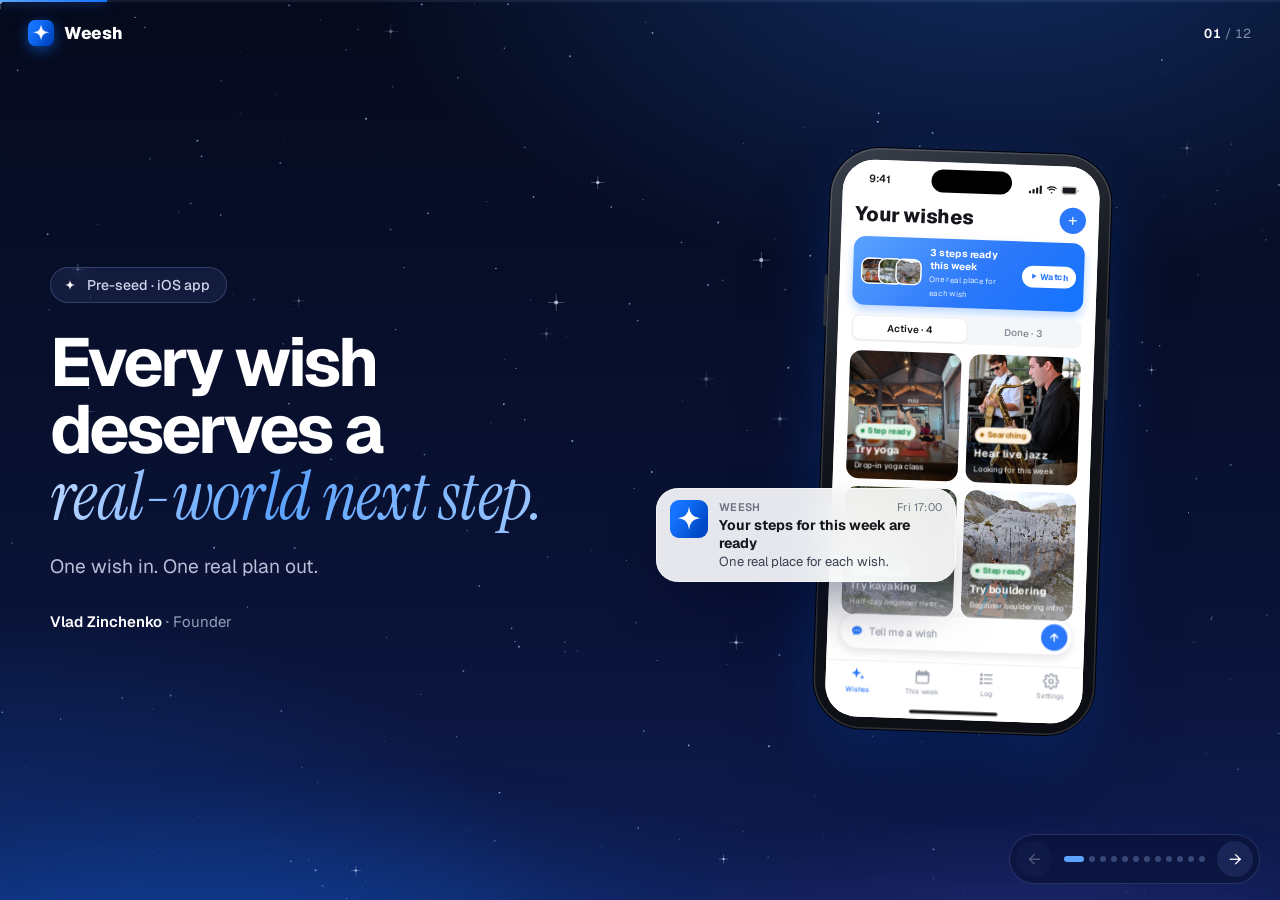
==== pitch/index.html @ f8cf9da5 "Brighten product captions and update the founder product count. Co-authored-by: Cursor <cursoragent@" ====
<!DOCTYPE html>
<html lang="en">
<head>
    <meta charset="UTF-8">
    <meta name="viewport" content="width=device-width, initial-scale=1.0, viewport-fit=cover">
    <title>Weesh - Investor presentation</title>
    <meta name="description" content="People have things they want to do. Weesh helps them actually do them. Pre-seed presentation.">
    <meta name="theme-color" content="#050a1c">
    <meta name="robots" content="noindex, follow">
    <link rel="canonical" href="https://weeesh.app/pitch/">

    <meta property="og:type" content="website">
    <meta property="og:url" content="https://weeesh.app/pitch/">
    <meta property="og:title" content="Weesh">
    <meta property="og:description" content="Every wish deserves a real-world next step.">
    <meta property="og:image" content="https://weeesh.app/assets/img/icon-1024.png">
    <meta name="twitter:card" content="summary_large_image">
    <meta name="twitter:title" content="Weesh">
    <meta name="twitter:description" content="Every wish deserves a real-world next step.">
    <meta name="twitter:image" content="https://weeesh.app/assets/img/icon-1024.png">

    <link rel="icon" type="image/png" sizes="32x32" href="../assets/img/favicon-32.png">
    <link rel="apple-touch-icon" sizes="180x180" href="../assets/img/apple-touch-icon.png">
    <link rel="preconnect" href="https://fonts.googleapis.com">
    <link rel="preconnect" href="https://fonts.gstatic.com" crossorigin>
    <link href="https://fonts.googleapis.com/css2?family=Geist:wght@400;500;600;700;800&family=Instrument+Serif:ital@0;1&display=swap" rel="stylesheet">
    <link rel="stylesheet" href="../assets/css/site.css?v=3">
    <link rel="stylesheet" href="../assets/css/pitch.css?v=3">
</head>
<body class="pitch">
    <a class="skip" href="#deck">Skip to deck</a>

    <div class="backdrop" aria-hidden="true">
        <canvas class="sky" id="sky"></canvas>
        <div class="aurora"></div>
    </div>

    <header class="top">
        <div class="brand">
            <img src="../assets/img/icon-256.png" alt="" width="26" height="26">
            <span>Weesh</span>
        </div>
        <span class="counter"><b id="counter">01</b> / 12</span>
    </header>
    <div class="progress" aria-hidden="true"><i id="bar"></i></div>

    <main class="deck" id="deck" tabindex="0">

        <!-- 1 · Cover -->
        <section class="slide is-on s-cover" data-slide="1" aria-label="Cover">
            <div class="slide-pad split">
                <div class="copy">
                    <p class="eyebrow-pill a" style="--d:0"><img src="../assets/img/spark.png" alt="" width="14" height="14" class="pill-spark">Pre-seed · iOS app</p>
                    <h1 class="display a" style="--d:1">Every wish deserves a <em><span class="nw">real-world</span> next step.</em></h1>
                    <p class="lead a" style="--d:2">One wish in. One real plan out.</p>
                    <p class="who a" style="--d:3"><b>Vlad Zinchenko</b> · Founder</p>
                </div>
                <div class="visual a" style="--d:2">
                    <div class="phone phone-cover"><div class="phone-screen"><div class="app" data-screen="home"></div></div></div>
                    <div class="float-card notif cover-notif">
                        <img src="../assets/img/icon-256.png" alt="" width="38" height="38">
                        <div>
                            <div class="notif-top"><b>WEESH</b><span>Fri 17:00</span></div>
                            <div class="notif-title">Your steps for this week are ready</div>
                            <div class="notif-body">One real place for each wish.</div>
                        </div>
                    </div>
                </div>
            </div>
        </section>

        <!-- 2 · Problem -->
        <section class="slide" data-slide="2" aria-label="Problem" hidden>
            <div class="slide-pad split split-rev">
                <div class="visual a" style="--d:1">
                    <div class="notes-card fading">
                        <div class="notes-head"><span>‹ Notes</span><span>Done</span></div>
                        <div class="notes-title"><b>Someday</b></div>
                        <ul class="notes-list">
                            <li><span>Learn to dance salsa</span><time>added 2021</time></li>
                            <li><span>Try climbing</span><time>added 2022</time></li>
                            <li><span>See Japan</span><time>added 2019</time></li>
                            <li><span>Try yoga</span><time>added 2023</time></li>
                            <li><span>See a stand-up show</span><time>added 2024</time></li>
                            <li><span>Try kayaking</span><time>added 2022</time></li>
                        </ul>
                        <div class="notes-foot">6 wishes · 0 done</div>
                    </div>
                </div>
                <div class="copy">
                    <p class="kicker a" style="--d:0">Problem</p>
                    <h2 class="h a" style="--d:1">People save experiences. <em>They rarely follow through.</em></h2>
                    <ol class="flow a" style="--d:2">
                        <li><b>Discover</b><span>Maps, notes, social apps, friends.</span></li>
                        <li><b>Save</b><span>The idea is kept. The plan is not.</span></li>
                        <li class="dim"><b>Forget</b><span>No time, no next step. The wish goes quiet.</span></li>
                    </ol>
                    <p class="fine a" style="--d:3">Sheeran &amp; Webb, 2016: intentions fail without a concrete plan. Arival &amp; Phocuswright, 2026: people who book an experience ahead usually already knew what they wanted.</p>
                </div>
            </div>
        </section>

        <!-- 3 · Insight -->
        <section class="slide" data-slide="3" aria-label="Insight" hidden>
            <div class="slide-pad center">
                <p class="kicker a" style="--d:0">Insight</p>
                <h2 class="h a" style="--d:1">The missing layer is between <em>intention and action.</em></h2>
                <ol class="bridge a" style="--d:2">
                    <li><span class="node">Intention</span><small>Something they already want to do</small></li>
                    <li class="gap"><span class="node node-weesh"><img src="../assets/img/spark.png" alt="" width="16" height="16">Weesh</span><small>A real opportunity, at a moment they can act</small></li>
                    <li><span class="node">Action</span><small>They go</small></li>
                </ol>
                <div class="contrast a" style="--d:3">
                    <div class="contrast-item">
                        <span class="contrast-label">Search &amp; AI chat</span>
                        <p>Answer whatever you type <em>right now.</em></p>
                    </div>
                    <span class="contrast-vs">vs</span>
                    <div class="contrast-item is-weesh">
                        <span class="contrast-label">Weesh</span>
                        <p>Remembers the wish you wrote <em>months ago,</em> and comes back when there is a plan.</p>
                    </div>
                </div>
            </div>
        </section>

        <!-- 4 · Product -->
        <section class="slide" data-slide="4" aria-label="Product" hidden>
            <div class="slide-pad">
                <div class="head-row">
                    <div>
                        <p class="kicker a" style="--d:0">Product</p>
                        <h2 class="h a" style="--d:1">One saved wish becomes <em>one plan.</em></h2>
                    </div>
                </div>
                <ol class="trio">
                    <li class="a" style="--d:2">
                        <div class="phone phone-sm"><div class="phone-screen"><div class="app" data-screen="chat"></div></div></div>
                        <b><i>01</i> Say it</b>
                        <span>In their own words. Weesh keeps the wish.</span>
                    </li>
                    <li class="a" style="--d:3">
                        <div class="phone phone-sm"><div class="phone-screen"><div class="app" data-screen="found"></div></div></div>
                        <b><i>02</i> Weesh finds one real place</b>
                        <span>Only places it already knows. If nothing fits yet, it keeps searching.</span>
                    </li>
                    <li class="a" style="--d:4">
                        <div class="phone phone-sm"><div class="phone-screen"><div class="app" data-screen="place"></div></div></div>
                        <b><i>03</i> They go</b>
                        <span>A place, a time, and the venue’s own link.</span>
                    </li>
                </ol>
            </div>
        </section>

        <!-- 5 · In the app -->
        <section class="slide" data-slide="5" aria-label="Demonstration" hidden>
            <div class="slide-pad split split-rev">
                <div class="visual a" style="--d:1">
                    <div class="phone phone-story"><div class="phone-screen"><div class="app" data-screen="story"></div></div></div>
                </div>
                <div class="copy">
                    <p class="kicker a" style="--d:0">In the app</p>
                    <h2 class="h a" style="--d:1">From “I want to…” to <em>“here is a place.”</em></h2>
                    <dl class="anatomy a" style="--d:2">
                        <div><dt>The wish</dt><dd>“I want to try yoga.”</dd></div>
                        <div><dt>The plan</dt><dd>A drop-in beginner class</dd></div>
                        <div><dt>When &amp; where</dt><dd>Saturday morning, a short walk away</dd></div>
                        <div><dt>The next step</dt><dd>Directions, or book on the venue’s page</dd></div>
                    </dl>                </div>
            </div>
        </section>

        <!-- 6 · Why now -->
        <section class="slide" data-slide="6" aria-label="Why now" hidden>
            <div class="slide-pad split">
                <div class="copy">
                    <p class="kicker a" style="--d:0">Why now</p>
                    <h2 class="h a" style="--d:1">A vague wish can finally be <em>tied to a real place.</em></h2>
                    <ol class="points a" style="--d:2">
                        <li><b>AI reads intention.</b> “Yoga, beginner, near me” becomes a local plan, and only matches places Weesh already knows.</li>
                        <li><b>Live search is too costly for a free app.</b> Grounding with Google Search costs $14 per 1,000 queries. A shared city catalog stays cheap.</li>
                    </ol>
                </div>
                <div class="visual a" style="--d:2">
                    <div class="glass bars-card">
                        <p class="card-label">Share booked online, 2025</p>
                        <div class="hbar"><span>All travel</span><div><i style="--w:64%"></i></div><b>64%</b></div>
                        <div class="hbar hbar-hi"><span>Experiences</span><div><i style="--w:33%"></i></div><b>33%</b></div>
                        <p class="card-note">Experiences are the last big part of travel still mostly offline. Supply is local and fragmented.</p>
                    </div>
                    <p class="fine">Arival &amp; Phocuswright, 2026. Gemini API pricing. Ask Maps, in Google Maps since March 2026, shows people already ask this way.</p>
                </div>
            </div>
        </section>

        <!-- 7 · Market -->
        <section class="slide" data-slide="7" aria-label="Market" hidden>
            <div class="slide-pad split">
                <div class="copy">
                    <p class="kicker a" style="--d:0">Market</p>
                    <h2 class="h a" style="--d:1">A global market. <em>Entered one city at a time.</em></h2>
                    <p class="mega a" style="--d:2">$271B</p>
                    <p class="mega-sub a" style="--d:2">Tours, activities and attractions, worldwide gross bookings, 2025.</p>
                    <ul class="facts a" style="--d:3">
                        <li><b>33%</b> booked online</li>
                        <li><b>Any city</b> same wish everywhere, catalog built locally</li>
                    </ul>
                </div>
                <div class="visual a" style="--d:2">
                    <div class="glass chart-card">
                        <p class="card-label">Experiences, gross bookings, $B</p>
                        <div class="cols">
                            <div style="--h:79.2%"><div class="track"><i><b>$271B</b></i></div><span>2025</span></div>
                            <div style="--h:84.2%"><div class="track"><i><b>$288B</b></i></div><span>2026</span></div>
                            <div class="proj" style="--h:100%"><div class="track"><i><b>$342B</b></i></div><span>2029</span></div>
                        </div>
                    </div>
                    <p class="fine">Arival &amp; Phocuswright, July 2026. 2026 and 2029 are projections. Weesh sells the follow-through, not the ticket.</p>
                </div>
            </div>
        </section>

        <!-- 8 · Landscape -->
        <section class="slide" data-slide="8" aria-label="Landscape" hidden>
            <div class="slide-pad">
                <p class="kicker a" style="--d:0">Landscape</p>
                <h2 class="h a" style="--d:1">Others help people discover. <em><span class="nw">Follow-through</span> is still open.</em></h2>
                <div class="lanes a" style="--d:2">
                    <div class="ln"><b>Ask Maps, ChatGPT</b><span>Answer when you ask. They do not keep a wish from January.</span></div>
                    <div class="ln"><b>Pinterest, Instagram, TikTok</b><span>Keep the post. The plan is still yours to build.</span></div>
                    <div class="ln"><b>GetYourGuide, Viator</b><span>Sell ticketed tours. Strong at checkout.</span></div>
                    <div class="ln"><b>Fever, Eventbrite</b><span>Show what is on sale now.</span></div>
                    <div class="ln"><b>Timeleft</b><span>One format: dinner with strangers. ~150k monthly users, €18M ARR on their site.</span></div>
                    <div class="ln ln-weesh"><b><img src="../assets/img/spark.png" alt="" width="18" height="18">Weesh</b><span>Keeps the wish until one real place is ready.</span></div>
                </div>
                <p class="answer a" style="--d:3"><b>Why not Google?</b> Google answers the question you type today. Weesh remembers the wish you wrote in January and comes back when there is a plan.</p>
            </div>
        </section>

        <!-- 9 · Business model -->
        <section class="slide" data-slide="9" aria-label="Business model" hidden>
            <div class="slide-pad">
                <p class="kicker a" style="--d:0">Business model</p>
                <h2 class="h a" style="--d:1">Paid when people go. <em>Then paid to keep going.</em></h2>
                <div class="money">
                    <article class="glass a" style="--d:2">
                        <span class="tag">First</span>
                        <p class="num">5-10%</p>
                        <h3>Commission on the step</h3>
                        <p>When the plan is bookable, like a class, a ticket, or an experience, Weesh earns a referral. Public programs in this category commonly pay 5-10%.</p>
                    </article>
                    <article class="glass is-weesh a" style="--d:3">
                        <span class="tag">Next</span>
                        <p class="num">$7-10<small>/mo</small></p>
                        <h3>Subscription</h3>
                        <p>For people who come back. Timeleft already sells one planned outing a week at $19.99.</p>
                    </article>
                    <article class="glass a" style="--d:4">
                        <span class="tag">Cost</span>
                        <p class="num">~$10</p>
                        <h3>To build a city, once</h3>
                        <p>Then shared by everyone in it. Cost grows with cities, not users.</p>
                    </article>
                </div>
                <p class="fine a" style="--d:5">Google Maps Platform and Gemini API pricing.</p>
            </div>
        </section>

        <!-- 10 · Why it compounds -->
        <section class="slide" data-slide="10" aria-label="What could compound" hidden>
            <div class="slide-pad split">
                <div class="copy">
                    <p class="kicker a" style="--d:0">Why it compounds</p>
                    <h2 class="h a" style="--d:1">Every city makes <em>the next one easier.</em></h2>
                    <p class="lead a" style="--d:2">Each wish teaches Weesh what people want. Each visit teaches it which places deliver.</p>
                    <p class="fine a" style="--d:3">The catalog is shared across a city. The wish list stays with the person.</p>
                </div>
                <div class="visual a" style="--d:2">
                    <div class="wheel">
                        <svg class="wheel-ring" viewBox="0 0 400 400" aria-hidden="true">
                            <defs><linearGradient id="ring" x1="0" y1="0" x2="1" y2="1"><stop offset="0" stop-color="#8ebeff"/><stop offset="1" stop-color="#1373fe"/></linearGradient></defs>
                            <circle cx="200" cy="200" r="150" fill="none" stroke="url(#ring)" stroke-width="2" stroke-dasharray="6 10"/>
                        </svg>
                        <div class="wheel-core"><img src="../assets/img/icon-256.png" alt="" width="84" height="84"></div>
                        <div class="wn wn-1"><b>Intent</b><span>Wishes people wrote themselves</span></div>
                        <div class="wn wn-2"><b>Places</b><span>The ones that actually matched</span></div>
                        <div class="wn wn-3"><b>Proof</b><span>Where facts came from, how fresh</span></div>
                        <div class="wn wn-4"><b>Outcome</b><span>What they opened, skipped, or did</span></div>
                    </div>
                </div>
            </div>
        </section>

        <!-- 11 · Founder -->
        <section class="slide" data-slide="11" aria-label="Founder" hidden>
            <div class="slide-pad split">
                <div class="copy">
                    <p class="kicker a" style="--d:0">Founder</p>
                    <h2 class="h a" style="--d:1">I am the user. <em>And I can build it.</em></h2>
                    <blockquote class="quote a" style="--d:2">Every December I write a list for the next year. Every December I find the old one, and almost nothing on it happened. So I left my job in August to build Weesh.</blockquote>
                    <p class="who a" style="--d:3"><b>Vlad Zinchenko</b> · Founder</p>
                </div>
                <div class="visual">
                    <div class="tiles">
                        <div class="glass a" style="--d:2"><b>10 yrs</b><span>Software engineer, full-stack and mobile.</span></div>
                        <div class="glass a" style="--d:3"><b>15+</b><span>Products built and shipped solo.</span></div>
                        <div class="glass is-weesh a" style="--d:4"><b>Live</b><span>Working iOS prototype.</span></div>
                    </div>
                </div>
            </div>
        </section>

        <!-- 12 · Ask -->
        <section class="slide s-end" data-slide="12" aria-label="Ask" hidden>
            <div class="slide-pad center">
                <img class="final-icon a" style="--d:0" src="../assets/img/icon-256.png" alt="" width="88" height="88">
                <h2 class="display a" style="--d:1">People have things they want to do. <em>Weesh helps them do them.</em></h2>
                <p class="raise a" style="--d:2">Raising a pre-seed to reach:</p>
                <ol class="ask a" style="--d:3">
                    <li><b>01</b><span>Live in the first cities</span></li>
                    <li><b>02</b><span>Proof people act on their steps, every month</span></li>
                    <li><b>03</b><span>First booking partner and first revenue</span></li>
                </ol>
                <div class="end-actions a" style="--d:4">
                    <a class="btn btn-glow" href="mailto:dev.ohmyapp@gmail.com?subject=Weesh">Email the founder</a>
                    <span class="mail">dev.ohmyapp@gmail.com</span>
                </div>
            </div>
        </section>
    </main>

    <nav class="pager" aria-label="Slides">
        <button type="button" id="prev" aria-label="Previous slide">←</button>
        <ol class="dots" id="dots"></ol>
        <button type="button" id="next" aria-label="Next slide">→</button>
    </nav>

    <script src="../assets/js/data.js?v=3"></script>
    <script src="../assets/js/analytics.js?v=3"></script>
    <script src="../assets/js/pitch-art.js?v=3"></script>
    <script src="../assets/js/pitch.js?v=3"></script>
</body>
</html>
---- assets/css/site.css ----
:root {
    --night: #050a1c;
    --night-2: #0a1338;
    --night-3: #0f1d52;
    --paper: #f6f8fc;
    --white: #ffffff;
    --ink: #15171c;
    --ink-soft: #4a4f59;
    --muted: #8a909b;
    --line: #e6e8ec;
    --surface: #f5f6f8;
    --blue: #1373fe;
    --blue-2: #2c78fa;
    --blue-3: #5ba3ff;
    --blue-4: #8ebeff;
    --blue-soft: #e8f0ff;
    --ready: #178a4c;
    --ready-soft: #e3f5ea;
    --search: #a86300;
    --search-soft: #fff1dc;
    --sans: "Geist", -apple-system, BlinkMacSystemFont, "Segoe UI", Roboto, Helvetica, Arial, sans-serif;
    --serif: "Instrument Serif", "Iowan Old Style", Georgia, serif;
    --container: 1200px;
    --ease: cubic-bezier(.2, .8, .2, 1);
    --spring: cubic-bezier(.34, 1.56, .64, 1);
}

*, *::before, *::after { box-sizing: border-box; }
html { scroll-behavior: smooth; -webkit-text-size-adjust: 100%; }
body {
    margin: 0;
    font-family: var(--sans);
    color: var(--ink);
    background: var(--paper);
    -webkit-font-smoothing: antialiased;
    -moz-osx-font-smoothing: grayscale;
    overflow-x: hidden;
}
img { max-width: 100%; display: block; }
button { font: inherit; color: inherit; cursor: pointer; }
a { color: inherit; }
em { font-style: normal; }

.sr-only { position: absolute; width: 1px; height: 1px; overflow: hidden; clip: rect(0 0 0 0); white-space: nowrap; }
.skip { position: absolute; left: -999px; top: 8px; z-index: 100; background: #fff; padding: 8px 14px; border-radius: 8px; }
.skip:focus { left: 8px; }
.container { width: min(var(--container), 100% - 48px); margin-inline: auto; }

/* ---------- type ---------- */
.display {
    font-size: clamp(46px, 6.6vw, 94px);
    line-height: .96;
    letter-spacing: -0.045em;
    font-weight: 700;
    margin: 0;
    color: #fff;
}
.display em, .h2 em {
    font-family: var(--serif);
    font-style: italic;
    font-weight: 400;
    letter-spacing: -0.01em;
    padding-right: .06em;
}
.display em {
    background: linear-gradient(100deg, #b9d6ff 0%, #5ba3ff 45%, #9cc6ff 100%);
    -webkit-background-clip: text;
    background-clip: text;
    color: transparent;
}
.h2 {
    font-size: clamp(36px, 4.8vw, 64px);
    line-height: 1;
    letter-spacing: -0.04em;
    font-weight: 700;
    margin: 0;
}
.h2 em { color: var(--blue-2); }
.lead {
    font-size: clamp(17px, 1.5vw, 20px);
    line-height: 1.55;
    color: rgba(226, 234, 255, .78);
    max-width: 34em;
    margin: 26px 0 0;
}
.lead-center { margin-inline: auto; text-align: center; }
.kicker {
    display: inline-flex;
    align-items: center;
    gap: 8px;
    font-size: 13px;
    font-weight: 700;
    letter-spacing: .12em;
    text-transform: uppercase;
    color: var(--blue-2);
    margin: 0 0 18px;
}
.kicker::before { content: ""; width: 14px; height: 14px; background: url(../img/spark.png) center / contain no-repeat; filter: brightness(0) saturate(100%) invert(38%) sepia(98%) saturate(2560%) hue-rotate(208deg) brightness(101%) contrast(97%); }
.section-head { margin-bottom: 56px; }
.section-head.split { display: flex; justify-content: space-between; align-items: flex-end; gap: 40px; flex-wrap: wrap; }
.section-sub { max-width: 30em; color: var(--ink-soft); font-size: 17px; line-height: 1.55; margin: 0; }
.section-sub a { color: var(--blue-2); font-weight: 600; }

/* ---------- buttons ---------- */
.btn {
    display: inline-flex;
    align-items: center;
    justify-content: center;
    gap: 8px;
    height: 54px;
    padding: 0 26px;
    border-radius: 999px;
    border: 0;
    font-weight: 700;
    font-size: 16px;
    text-decoration: none;
    transition: transform .25s var(--ease), box-shadow .25s var(--ease), background .25s;
    white-space: nowrap;
}
.btn:active { transform: scale(.97); }
.btn-small { height: 40px; padding: 0 18px; font-size: 14px; }
.btn-glow {
    color: #fff;
    background: linear-gradient(135deg, #5ba3ff, #1373fe 60%, #0b5ce0);
    box-shadow: 0 0 0 1px rgba(255, 255, 255, .18) inset, 0 10px 30px -6px rgba(19, 115, 254, .75);
}
.btn-glow:hover { transform: translateY(-1px); box-shadow: 0 0 0 1px rgba(255, 255, 255, .25) inset, 0 16px 40px -6px rgba(19, 115, 254, .9); }
.btn-blue { background: var(--blue-2); color: #fff; }
.round-btn {
    width: 46px; height: 46px; border-radius: 50%;
    display: grid; place-items: center;
    border: 1px solid var(--line); background: #fff;
    transition: transform .2s, border-color .2s;
}
.round-btn:hover { border-color: var(--blue-3); transform: translateY(-1px); }
.text-btn { background: none; border: 0; font-weight: 600; color: var(--blue-2); padding: 10px 6px; }

/* ---------- nav ---------- */
.nav {
    position: fixed;
    inset: 0 0 auto;
    z-index: 50;
    padding: 14px 0;
    transition: padding .3s var(--ease);
}
.nav-inner {
    width: min(1120px, 100% - 32px);
    margin-inline: auto;
    display: flex;
    align-items: center;
    justify-content: space-between;
    gap: 20px;
    padding: 8px 8px 8px 14px;
    border-radius: 999px;
    border: 1px solid transparent;
    transition: background .35s, border-color .35s, box-shadow .35s;
}
.nav.scrolled .nav-inner {
    background: rgba(8, 14, 38, .62);
    border-color: rgba(255, 255, 255, .1);
    backdrop-filter: saturate(160%) blur(18px);
    -webkit-backdrop-filter: saturate(160%) blur(18px);
    box-shadow: 0 10px 40px -10px rgba(0, 0, 0, .35);
}
.nav.on-light .nav-inner {
    background: rgba(255, 255, 255, .78);
    border-color: rgba(21, 23, 28, .08);
}
.nav.on-light .brand { color: var(--ink); }
.brand { display: flex; align-items: center; gap: 10px; text-decoration: none; color: #fff; font-weight: 800; font-size: 19px; letter-spacing: -0.02em; }
.brand img { border-radius: 9px; box-shadow: 0 4px 14px rgba(19, 115, 254, .5); }
.nav-links { display: flex; gap: 2px; }
.nav-links a {
    position: relative;
    color: rgba(255, 255, 255, .52);
    text-decoration: none;
    font-size: 14px;
    font-weight: 500;
    padding: 8px 12px;
    transition: color .25s var(--ease);
}
.nav-links a::after {
    content: "";
    position: absolute;
    left: 12px;
    right: 12px;
    bottom: 4px;
    height: 1px;
    background: currentColor;
    transform: scaleX(0);
    transform-origin: left;
    transition: transform .28s var(--ease);
    opacity: .7;
}
.nav-links a:hover,
.nav-links a:focus-visible,
.nav-links a.is-on {
    color: #fff;
}
.nav-links a:hover::after,
.nav-links a:focus-visible::after,
.nav-links a.is-on::after {
    transform: scaleX(1);
}
.nav.on-light .nav-links a { color: rgba(21, 23, 28, .42); }
.nav.on-light .nav-links a:hover,
.nav.on-light .nav-links a:focus-visible,
.nav.on-light .nav-links a.is-on { color: var(--ink); }

/* ---------- hero ---------- */
.hero {
    position: relative;
    min-height: 100vh;
    min-height: 100svh;
    padding: 140px 0 170px;
    background:
        radial-gradient(1200px 600px at 75% 20%, rgba(19, 115, 254, .22), transparent 60%),
        radial-gradient(900px 500px at 10% 0%, rgba(91, 163, 255, .14), transparent 60%),
        linear-gradient(180deg, var(--night) 0%, var(--night-2) 70%, var(--night-3) 100%);
    overflow: hidden;
    isolation: isolate;
}
.hero::after {
    content: "";
    position: absolute;
    left: 50%;
    top: calc(100% - 110px);
    width: 260vw;
    height: 260vw;
    transform: translateX(-50%);
    border-radius: 50%;
    background: var(--paper);
    box-shadow:
        0 0 0 1px rgba(190, 216, 255, .9),
        0 -6px 30px 4px rgba(142, 190, 255, .75),
        0 -30px 140px 40px rgba(19, 115, 254, .55);
    z-index: 0;
}
.sky { position: absolute; inset: 0; width: 100%; height: 100%; z-index: -1; }
.aurora {
    position: absolute;
    inset: auto -10% 40px;
    height: 60%;
    z-index: -1;
    background:
        radial-gradient(50% 60% at 30% 100%, rgba(19, 115, 254, .45), transparent 70%),
        radial-gradient(40% 50% at 75% 100%, rgba(120, 90, 255, .28), transparent 70%);
    filter: blur(30px);
    animation: aurora 14s ease-in-out infinite alternate;
}
@keyframes aurora {
    0% { transform: translateX(-3%) scaleY(1); opacity: .85; }
    100% { transform: translateX(3%) scaleY(1.15); opacity: 1; }
}
.hero-inner {
    position: relative;
    z-index: 2;
    display: grid;
    grid-template-columns: 1.15fr .85fr;
    align-items: center;
    gap: 40px;
}
.eyebrow-pill {
    display: inline-flex;
    align-items: center;
    gap: 10px;
    padding: 8px 16px 8px 12px;
    border-radius: 999px;
    color: rgba(226, 234, 255, .9);
    text-decoration: none;
    font-size: 14px;
    font-weight: 500;
    background: rgba(127, 160, 255, .1);
    border: 1px solid rgba(160, 190, 255, .22);
    margin-bottom: 28px;
    backdrop-filter: blur(8px);
}
.live-dot { width: 8px; height: 8px; border-radius: 50%; background: #3ddc84; box-shadow: 0 0 0 0 rgba(61, 220, 132, .6); animation: live 2s infinite; }
@keyframes live { 70% { box-shadow: 0 0 0 9px rgba(61, 220, 132, 0); } 100% { box-shadow: 0 0 0 0 rgba(61, 220, 132, 0); } }

.wish-input {
    position: relative;
    margin-top: 38px;
    display: flex;
    align-items: center;
    gap: 12px;
    max-width: 560px;
    height: 66px;
    padding: 0 8px 0 20px;
    border-radius: 999px;
    background: rgba(255, 255, 255, .97);
    box-shadow: 0 0 0 6px rgba(91, 163, 255, .14), 0 24px 60px -12px rgba(19, 115, 254, .65);
    transition: box-shadow .3s;
}
.wish-input:focus-within { box-shadow: 0 0 0 6px rgba(91, 163, 255, .32), 0 24px 70px -10px rgba(19, 115, 254, .9); }
.wi-spark { width: 22px; height: 22px; filter: brightness(0) saturate(100%) invert(38%) sepia(98%) saturate(2560%) hue-rotate(208deg) brightness(101%) contrast(97%); flex: none; }
.wish-input input {
    flex: 1;
    min-width: 0;
    height: 100%;
    border: 0;
    outline: 0;
    background: transparent;
    font: 500 18px var(--sans);
    color: var(--ink);
}
.wish-input input::placeholder { color: #9aa1ad; }
.wi-send {
    flex: none;
    width: 50px; height: 50px;
    border-radius: 50%;
    border: 0;
    color: #fff;
    display: grid; place-items: center;
    background: linear-gradient(135deg, #5ba3ff, #1373fe);
    box-shadow: 0 8px 20px -6px rgba(19, 115, 254, .9);
    transition: transform .25s var(--spring);
}
.wi-send:hover { transform: scale(1.06) rotate(-6deg); }
.wish-input.shake { animation: shake .4s; }
@keyframes shake { 25% { transform: translateX(-6px); } 50% { transform: translateX(5px); } 75% { transform: translateX(-3px); } }
.hero-try { display: flex; flex-wrap: wrap; align-items: center; gap: 8px; margin-top: 18px; font-size: 14px; color: rgba(226, 234, 255, .6); }
.hero-try button {
    border: 1px solid rgba(160, 190, 255, .24);
    background: rgba(127, 160, 255, .08);
    color: rgba(236, 242, 255, .92);
    padding: 7px 13px;
    border-radius: 999px;
    font-size: 14px;
    transition: background .2s, border-color .2s, transform .2s;
}
.hero-try button:hover { background: rgba(127, 160, 255, .2); border-color: rgba(160, 190, 255, .5); transform: translateY(-1px); }
.hero-note { margin: 16px 0 0; font-size: 13px; color: rgba(226, 234, 255, .45); }

.hero-visual { position: relative; display: flex; justify-content: center; }
.float-card {
    position: absolute;
    z-index: 3;
    background: rgba(255, 255, 255, .9);
    backdrop-filter: blur(20px) saturate(180%);
    -webkit-backdrop-filter: blur(20px) saturate(180%);
    border-radius: 22px;
    box-shadow: 0 30px 60px -20px rgba(2, 8, 40, .55), 0 0 0 1px rgba(255, 255, 255, .5) inset;
}
.notif {
    top: 62%;
    left: -30px;
    width: 300px;
    padding: 12px 14px;
    display: flex;
    gap: 11px;
    animation: bob 6s ease-in-out infinite;
}
.notif img { border-radius: 9px; flex: none; }
.notif-top { display: flex; justify-content: space-between; font-size: 11px; color: #6b7280; letter-spacing: .02em; }
.notif-top b { font-weight: 600; }
.notif-title { font-size: 14px; font-weight: 700; margin-top: 2px; }
.notif-body { font-size: 13px; color: #374151; margin-top: 1px; }
@keyframes bob { 50% { transform: translateY(-10px); } }

.result {
    right: -70px;
    bottom: 120px;
    width: 270px;
    overflow: hidden;
    opacity: 0;
    transform: translateY(20px) scale(.92);
    pointer-events: none;
    transition: opacity .45s var(--ease), transform .55s var(--spring);
}
.result.show { opacity: 1; transform: none; pointer-events: auto; }
.result-photo { height: 120px; background: #dfe6f3 center / cover; position: relative; }
.result-photo::after { content: ""; position: absolute; inset: 0; background: linear-gradient(180deg, transparent 40%, rgba(0, 0, 0, .55)); }
.result-photo span { position: absolute; z-index: 1; left: 10px; top: 10px; max-width: 85%; background: rgba(255, 255, 255, .92); border-radius: 999px; padding: 4px 9px; font-size: 11px; font-weight: 700; white-space: nowrap; overflow: hidden; text-overflow: ellipsis; }
.result-body { padding: 12px 14px 14px; }
.result-body h4 { margin: 0; font-size: 17px; letter-spacing: -0.02em; }
.result-meta { font-size: 12.5px; color: var(--ink-soft); margin-top: 4px; }
.result-src { display: flex; align-items: center; gap: 5px; font-size: 11.5px; color: var(--muted); margin-top: 8px; }
.result-still { padding: 18px 16px; }
.result-still h4 { margin: 10px 0 4px; font-size: 17px; }
.result-still p { margin: 0; font-size: 13px; color: var(--ink-soft); line-height: 1.45; }

/* shooting star from input to phone */
.wish-trail {
    position: fixed;
    z-index: 60;
    width: 26px; height: 26px;
    pointer-events: none;
    background: url(../img/spark.png) center / contain no-repeat;
    filter: drop-shadow(0 0 10px #8ebeff) drop-shadow(0 0 22px #1373fe);
}

/* ---------- phone ---------- */
.phone {
    --k: .8;
    position: relative;
    width: calc(390px * var(--k) + 24px);
    height: calc(844px * var(--k) + 24px);
    padding: 12px;
    border-radius: calc(56px * var(--k) + 12px);
    background: linear-gradient(150deg, #3a404c, #12151b 40%, #0b0d12);
    box-shadow:
        0 0 0 1.5px rgba(255, 255, 255, .14) inset,
        0 0 0 1px #000,
        0 60px 100px -30px rgba(2, 8, 40, .7),
        0 30px 80px -20px rgba(19, 115, 254, .45);
    flex: none;
}
.phone::before, .phone::after {
    content: "";
    position: absolute;
    width: 3px;
    background: #2a2f38;
    border-radius: 2px;
}
.phone::before { left: -3px; top: 22%; height: 9%; }
.phone::after { right: -3px; top: 28%; height: 14%; }
.phone-screen {
    position: relative;
    width: calc(390px * var(--k));
    height: calc(844px * var(--k));
    border-radius: calc(48px * var(--k));
    overflow: hidden;
    background: #fff;
    isolation: isolate;
}
.phone-hero { --k: .82; transform: rotate(2deg); animation: phoneIn 1.2s var(--ease) both .2s; }
@keyframes phoneIn { from { opacity: 0; transform: translateY(60px) rotate(6deg); } to { opacity: 1; transform: rotate(2deg); } }

/* ---------- app UI (390 x 844 base) ---------- */
.app {
    position: absolute;
    top: 0; left: 0;
    width: 390px;
    height: 844px;
    transform: scale(var(--k));
    transform-origin: 0 0;
    background: #fff;
    color: var(--ink);
    font-family: -apple-system, BlinkMacSystemFont, "SF Pro Text", var(--sans);
    overflow: hidden;
    user-select: none;
}
.app-island { position: absolute; top: 11px; left: 50%; transform: translateX(-50%); width: 122px; height: 35px; border-radius: 20px; background: #000; z-index: 30; }
.app-status { position: relative; z-index: 20; height: 54px; padding: 18px 32px 0 40px; display: flex; justify-content: space-between; font-weight: 600; font-size: 16px; }
.app-status.light { color: #fff; }
.app-status svg { height: 13px; }
.app-status .icons { display: flex; gap: 6px; align-items: center; }
.app-body { padding: 8px 20px 0; }
.app-head { display: flex; align-items: center; justify-content: space-between; margin-bottom: 14px; }
.app-title { font-size: 30px; font-weight: 800; letter-spacing: -0.5px; }
.app-add { width: 40px; height: 40px; border-radius: 50%; background: var(--blue-2); display: flex; align-items: center; justify-content: center; color: #fff; flex: none; }
.app-add svg { display: block; }
.banner {
    display: flex; align-items: center; gap: 12px;
    border-radius: 18px; padding: 12px; margin-bottom: 14px;
    background: linear-gradient(135deg, #5ba3ff, #2c78fa 55%, #1373fe);
    box-shadow: 0 8px 14px rgba(19, 115, 254, .28);
    color: #fff;
}
.banner-thumbs { display: flex; }
.banner-thumbs i { width: 40px; height: 40px; border-radius: 12px; border: 2px solid #fff; background: #cfe0ff center / cover; margin-left: -14px; }
.banner-thumbs i:first-child { margin-left: 0; }
.banner-text { flex: 1; }
.banner-text b { display: block; font-size: 15px; }
.banner-text span { font-size: 12px; opacity: .86; }
.banner-watch { background: #fff; color: var(--blue-2); font-weight: 700; font-size: 13px; padding: 8px 12px; border-radius: 999px; display: flex; gap: 4px; align-items: center; }
.segment { display: flex; background: var(--surface); border-radius: 12px; padding: 3px; margin-bottom: 14px; }
.segment span { flex: 1; text-align: center; padding: 8px 0; border-radius: 10px; font-weight: 600; font-size: 15px; color: var(--muted); }
.segment span.on { background: #fff; color: var(--ink); box-shadow: 0 1px 4px rgba(0, 0, 0, .08); }
.tile-grid { display: grid; grid-template-columns: 1fr 1fr; gap: 12px; }
.tile {
    position: relative;
    height: 194px;
    border-radius: 18px;
    overflow: hidden;
    background: linear-gradient(150deg, #8ebeff, #1373fe) center / cover;
    display: flex;
    flex-direction: column;
    justify-content: flex-end;
}
.tile::before { content: ""; position: absolute; inset: 0; background: linear-gradient(180deg, rgba(0, 0, 0, 0) 35%, rgba(0, 0, 0, .62)); }
.tile.no-cover::after { content: ""; position: absolute; top: 34%; left: 50%; width: 46px; height: 46px; transform: translate(-50%, -50%); background: url(../img/spark.png) center / contain no-repeat; opacity: .9; }
.tile-bottom { position: relative; z-index: 1; padding: 12px; display: flex; flex-direction: column; gap: 6px; }
.tile-title { color: #fff; font-size: 16px; font-weight: 700; line-height: 20px; display: -webkit-box; -webkit-line-clamp: 2; -webkit-box-orient: vertical; overflow: hidden; }
.tile-sub { color: rgba(255, 255, 255, .86); font-size: 12px; font-weight: 500; white-space: nowrap; overflow: hidden; text-overflow: ellipsis; }
.tile.enter { animation: tileIn .7s var(--spring) both; }
@keyframes tileIn { from { opacity: 0; transform: scale(.6) translateY(20px); } }
.tile.glow { box-shadow: 0 0 0 3px #fff, 0 0 0 6px var(--blue-2), 0 14px 30px rgba(19, 115, 254, .45); }
.add-tile { height: 194px; border-radius: 18px; border: 1.5px dashed var(--blue-2); background: var(--blue-soft); display: flex; flex-direction: column; align-items: center; justify-content: center; gap: 6px; color: var(--blue-2); font-weight: 700; font-size: 15px; }
.add-tile b { font-size: 30px; font-weight: 400; line-height: 1; }

.chip { display: inline-flex; align-items: center; align-self: flex-start; gap: 5px; padding: 4px 8px; border-radius: 999px; font-size: 12px; font-weight: 700; white-space: nowrap; }
.chip i { width: 6px; height: 6px; border-radius: 50%; background: currentColor; }
.chip.ready { background: var(--ready-soft); color: var(--ready); }
.chip.searching { background: var(--search-soft); color: var(--search); }
.chip.searching i { animation: blink 1s ease-in-out infinite; }
.chip.waiting { background: var(--surface); color: var(--ink-soft); }
.chip.done { background: var(--blue-soft); color: var(--blue-2); }
@keyframes blink { 50% { opacity: .25; } }

.app-fade { position: absolute; left: 0; right: 0; bottom: 0; height: 230px; background: linear-gradient(180deg, rgba(255, 255, 255, 0), rgba(255, 255, 255, .7) 42%, #fff); pointer-events: none; z-index: 5; }
.composer {
    position: absolute; z-index: 6;
    left: 20px; right: 20px; bottom: 104px;
    height: 52px; border-radius: 26px;
    display: flex; align-items: center; gap: 10px;
    padding: 0 6px 0 16px;
    background: #fff;
    box-shadow: 0 4px 14px rgba(21, 23, 28, .13);
    font-size: 16px; color: var(--muted);
}
.composer span { flex: 1; }
.composer .send { width: 40px; height: 40px; border-radius: 50%; background: var(--blue-2); display: grid; place-items: center; color: #fff; }
.tabbar {
    position: absolute; z-index: 7;
    left: 0; right: 0; bottom: 0;
    height: 86px;
    display: flex; justify-content: space-around;
    padding-top: 9px;
    background: rgba(255, 255, 255, .94);
    border-top: 1px solid var(--line);
}
.tabbar div { display: flex; flex-direction: column; align-items: center; gap: 3px; font-size: 10.5px; font-weight: 500; color: #9aa1ad; width: 70px; }
.tabbar div.on { color: var(--blue-2); }
.tabbar svg { width: 25px; height: 25px; }
.home-ind { position: absolute; z-index: 8; bottom: 8px; left: 50%; transform: translateX(-50%); width: 134px; height: 5px; border-radius: 3px; background: #111; }
.home-ind.light { background: #fff; }

/* chat sheet */
.sheet-dim { position: absolute; inset: 0; z-index: 9; background: rgba(0, 0, 0, .28); opacity: 0; transition: opacity .35s; pointer-events: none; }
.sheet {
    position: absolute; z-index: 10;
    left: 0; right: 0; bottom: 0;
    height: 560px;
    background: #fff;
    border-radius: 26px 26px 0 0;
    box-shadow: 0 -10px 30px rgba(0, 0, 0, .12);
    transform: translateY(105%);
    transition: transform .55s var(--ease);
    display: flex; flex-direction: column;
}
.app.chat-open .sheet, .screen.chat-open .sheet { transform: none; }
.app.chat-open .sheet-dim, .screen.chat-open .sheet-dim { opacity: 1; }
.sheet-handle { width: 40px; height: 5px; border-radius: 3px; background: #d4d8de; margin: 8px auto 6px; }
.sheet-title { text-align: center; font-weight: 700; font-size: 16px; padding: 4px 0 12px; border-bottom: 1px solid var(--line); }
.msgs { flex: 1; padding: 16px; display: flex; flex-direction: column; gap: 10px; overflow: hidden; justify-content: flex-end; }
.bubble { max-width: 80%; padding: 10px 14px; border-radius: 20px; font-size: 16px; line-height: 1.35; animation: bubbleIn .4s var(--spring) both; }
.bubble.user { align-self: flex-end; background: var(--blue-2); color: #fff; border-bottom-right-radius: 6px; }
.bubble.bot { align-self: flex-start; background: var(--surface); border-bottom-left-radius: 6px; }
.bubble.typing { display: flex; gap: 4px; padding: 14px 16px; }
.bubble.typing i { width: 7px; height: 7px; border-radius: 50%; background: #a0a6b1; animation: dots 1s infinite; }
.bubble.typing i:nth-child(2) { animation-delay: .15s; }
.bubble.typing i:nth-child(3) { animation-delay: .3s; }
@keyframes dots { 50% { transform: translateY(-4px); opacity: .5; } }
@keyframes bubbleIn { from { opacity: 0; transform: translateY(10px) scale(.94); } }
.quick { display: flex; gap: 8px; align-self: flex-start; animation: bubbleIn .4s var(--spring) both; }
.quick span { border: 1.5px solid var(--blue-2); color: var(--blue-2); font-weight: 700; font-size: 14px; padding: 7px 14px; border-radius: 999px; }
.quick span.on { background: var(--blue-2); color: #fff; }
.sheet-input { margin: 0 16px 34px; height: 46px; border-radius: 23px; background: var(--surface); display: flex; align-items: center; padding: 0 6px 0 16px; color: var(--muted); font-size: 16px; justify-content: space-between; }
.sheet-input .send { width: 36px; height: 36px; border-radius: 50%; background: var(--blue-2); color: #fff; display: grid; place-items: center; }

/* stories screen */
.story { position: absolute; inset: 0; background: #111 center / cover; color: #fff; }
.story::after { content: ""; position: absolute; inset: 0; background: linear-gradient(180deg, rgba(0, 0, 0, .45) 0%, rgba(0, 0, 0, 0) 22%, rgba(0, 0, 0, 0) 40%, rgba(0, 0, 0, .85) 100%); }
.story > * { position: relative; z-index: 1; }
.story-bars { display: flex; gap: 4px; padding: 6px 12px 0; }
.story-bars i { flex: 1; height: 3px; border-radius: 2px; background: rgba(255, 255, 255, .35); overflow: hidden; position: relative; }
.story-bars i.full { background: #fff; }
.story-bars i.run::after { content: ""; position: absolute; inset: 0; background: #fff; transform-origin: left; animation: storyRun 5s linear infinite; }
@keyframes storyRun { from { transform: scaleX(0); } to { transform: scaleX(1); } }
.story-close { position: absolute; right: 16px; top: 70px; font-size: 26px; opacity: .9; }
.story-bottom { position: absolute; left: 0; right: 0; bottom: 0; padding: 22px 22px 40px; }
.story-eyebrow { font-size: 13px; font-weight: 600; opacity: .85; margin-bottom: 8px; }
.story-title { font-size: 32px; font-weight: 800; letter-spacing: -0.6px; line-height: 1.05; }
.story-lines { margin: 12px 0 20px; font-size: 15px; line-height: 1.5; opacity: .92; }
.story-btn { height: 52px; border-radius: 14px; background: #fff; color: var(--ink); display: grid; place-items: center; font-weight: 700; font-size: 16px; }
.story-btn2 { height: 44px; display: grid; place-items: center; font-weight: 600; font-size: 15px; margin-top: 6px; }

/* place screen */
.place-card { margin: 4px 20px 0; border: 1px solid var(--line); border-radius: 18px; overflow: hidden; }
.place-photo { height: 230px; background: #dfe6f3 center / cover; position: relative; display: flex; flex-direction: column; justify-content: space-between; }
.place-photo::before { content: ""; position: absolute; inset: 0; background: linear-gradient(180deg, rgba(0, 0, 0, 0) 40%, rgba(0, 0, 0, .65)); }
.place-photo > * { position: relative; }
.wish-chip { align-self: flex-start; margin: 12px; max-width: 82%; background: rgba(255, 255, 255, .92); padding: 5px 10px; border-radius: 999px; font-size: 12px; font-weight: 700; white-space: nowrap; overflow: hidden; text-overflow: ellipsis; }
.place-photo-bottom { padding: 14px; color: #fff; }
.place-title { font-size: 22px; font-weight: 800; letter-spacing: -0.3px; }
.place-meta { font-size: 13px; font-weight: 600; opacity: .9; margin-top: 2px; }
.place-body { padding: 14px; display: flex; flex-direction: column; gap: 10px; }
.place-pitch { font-size: 15px; line-height: 21px; }
.fresh { display: flex; align-items: center; gap: 5px; font-size: 12px; color: var(--ready); font-weight: 500; }
.place-actions { display: flex; gap: 8px; align-items: center; }
.btn-dir { flex: 1; height: 46px; border-radius: 12px; background: var(--blue-2); color: #fff; font-weight: 700; display: flex; align-items: center; justify-content: center; gap: 6px; font-size: 15px; }
.btn-done { height: 46px; padding: 0 16px; border-radius: 12px; background: var(--surface); font-weight: 700; display: grid; place-items: center; font-size: 15px; position: relative; }
.btn-done.tapped { background: var(--ready-soft); color: var(--ready); }
.btn-more { width: 36px; text-align: center; color: var(--ink-soft); font-weight: 700; letter-spacing: 1px; }
.reply-row { display: flex; gap: 8px; padding: 14px 20px 0; flex-wrap: wrap; }
.reply-row span { padding: 8px 13px; border-radius: 999px; background: var(--surface); font-size: 14px; font-weight: 600; color: var(--ink-soft); }
.recap { margin: 16px 20px 0; border-radius: 18px; padding: 16px; background: linear-gradient(135deg, #15171c, #232a3a); color: #fff; display: flex; gap: 14px; align-items: center; }
.recap b { font-size: 34px; font-weight: 800; line-height: 1; }
.recap div { font-size: 13px; line-height: 1.35; opacity: .85; }
.toast { position: absolute; left: 50%; top: 66px; transform: translate(-50%, -30px); opacity: 0; z-index: 25; background: #15171c; color: #fff; font-size: 14px; font-weight: 600; padding: 10px 16px; border-radius: 999px; white-space: nowrap; transition: all .5s var(--spring); }
.screen.active .toast.show { transform: translate(-50%, 0); opacity: 1; }

/* screens stack (how-it-works phone) */
.screen { position: absolute; inset: 0; opacity: 0; transform: scale(1.04); transition: opacity .55s var(--ease), transform .7s var(--ease); pointer-events: none; background: #fff; }
.screen.active { opacity: 1; transform: none; }
.screen.active .tile.flip .chip { animation: none; }

/* ---------- ribbon ---------- */
.ribbon {
    position: relative;
    z-index: 3;
    margin-top: -40px;
    padding: 6px 0 70px;
    display: grid;
    gap: 12px;
    overflow: hidden;
    mask-image: linear-gradient(90deg, transparent, #000 10%, #000 90%, transparent);
    -webkit-mask-image: linear-gradient(90deg, transparent, #000 10%, #000 90%, transparent);
}
.ribbon-row { display: flex; gap: 12px; width: max-content; animation: marquee 60s linear infinite; }
.ribbon-row[data-dir="right"] { animation-direction: reverse; animation-duration: 70s; }
.ribbon:hover .ribbon-row { animation-play-state: paused; }
@keyframes marquee { to { transform: translateX(-50%); } }
.ribbon-item {
    display: inline-flex; align-items: center; gap: 10px;
    padding: 8px 18px 8px 8px;
    border-radius: 999px;
    background: #fff;
    border: 1px solid var(--line);
    font-weight: 600; font-size: 15px;
    white-space: nowrap;
    box-shadow: 0 6px 18px -10px rgba(21, 23, 28, .25);
}
.ribbon-item img { width: 34px; height: 34px; border-radius: 50%; object-fit: cover; }

/* ---------- problem ---------- */
.problem { padding: 70px 0 120px; background: var(--paper); }
.problem-grid { display: grid; grid-template-columns: .8fr 1.2fr; gap: 80px; align-items: center; }
.notes-card {
    background: #fffdf6;
    border-radius: 28px;
    padding: 22px 26px 26px;
    box-shadow: 0 40px 80px -40px rgba(21, 23, 28, .35), 0 0 0 1px rgba(21, 23, 28, .06);
    transform: rotate(-2.5deg);
    font-family: -apple-system, BlinkMacSystemFont, var(--sans);
}
.notes-head { display: flex; justify-content: space-between; color: #e0a800; font-size: 16px; font-weight: 500; }
.notes-title { font-size: 30px; margin: 18px 0 10px; letter-spacing: -0.02em; }
.notes-list { list-style: none; margin: 0; padding: 0; }
.notes-list li {
    display: flex; justify-content: space-between; gap: 10px; align-items: baseline;
    padding: 12px 0;
    border-bottom: 1px solid #efeadb;
    font-size: 17px;
    transition: opacity 1.2s, filter 1.2s;
}
.notes-list li::before { content: ""; flex: none; width: 20px; height: 20px; margin-right: 2px; border-radius: 50%; border: 1.5px solid #cfc8b2; align-self: center; }
.notes-list li span { flex: 1; }
.notes-list time { font-size: 13px; color: #b3ab92; }
.notes-card.fading li:nth-child(1) { opacity: .45; filter: blur(.4px); }
.notes-card.fading li:nth-child(2) { opacity: .6; }
.notes-card.fading li:nth-child(3) { opacity: .3; filter: blur(.8px); }
.notes-card.fading li:nth-child(4) { opacity: .7; }
.notes-card.fading li:nth-child(6) { opacity: .5; filter: blur(.3px); }
.notes-foot { margin-top: 16px; font-size: 13px; color: #b3ab92; text-align: center; }
.kinetic { font-size: clamp(21px, 2.1vw, 28px); line-height: 1.45; letter-spacing: -0.015em; margin: 30px 0 0; font-weight: 500; }
.kinetic .w { color: #c3c8d2; transition: color .3s; }
.kinetic .w.lit { color: var(--ink); }
.contrast {
    margin-top: 90px;
    display: grid;
    grid-template-columns: 1fr auto 1fr;
    align-items: center;
    gap: 24px;
}
.contrast-item { padding: 30px 32px; border-radius: 26px; background: #fff; border: 1px solid var(--line); }
.contrast-item p { margin: 12px 0 0; font-size: 22px; line-height: 1.35; letter-spacing: -0.02em; font-weight: 600; }
.contrast-item em { font-family: var(--serif); font-style: italic; font-weight: 400; font-size: 1.12em; }
.contrast-label { display: inline-flex; align-items: center; gap: 6px; font-size: 13px; font-weight: 700; letter-spacing: .08em; text-transform: uppercase; color: var(--muted); }
.contrast-vs { font-family: var(--serif); font-style: italic; font-size: 30px; color: var(--muted); }
.contrast-item.is-weesh { background: linear-gradient(135deg, #1373fe, #2c78fa 50%, #5ba3ff); color: #fff; border: 0; box-shadow: 0 30px 60px -24px rgba(19, 115, 254, .65); }
.contrast-item.is-weesh .contrast-label { color: rgba(255, 255, 255, .8); }

/* ---------- how ---------- */
.how { padding: 120px 0 80px; background: #fff; }
.how-grid { display: grid; grid-template-columns: 1fr 1fr; gap: 60px; }
.step { min-height: 78vh; display: flex; flex-direction: column; justify-content: center; padding: 30px 0; opacity: .28; transition: opacity .5s var(--ease); }
.step.active { opacity: 1; }
.step-num { font-family: var(--serif); font-style: italic; font-size: 64px; line-height: 1; color: var(--blue-2); }
.step h3 { font-size: clamp(30px, 3vw, 42px); letter-spacing: -0.035em; line-height: 1.05; margin: 16px 0 16px; }
.step p { font-size: 18px; line-height: 1.6; color: var(--ink-soft); margin: 0; max-width: 30em; }
.t-search { color: var(--search); background: var(--search-soft); padding: 1px 8px; border-radius: 999px; font-weight: 700; }
.t-ready { color: var(--ready); background: var(--ready-soft); padding: 1px 8px; border-radius: 999px; font-weight: 700; }
.step-tags { list-style: none; padding: 0; margin: 24px 0 0; display: flex; flex-wrap: wrap; gap: 8px; }
.step-tags li { padding: 7px 13px; border-radius: 999px; background: var(--surface); font-size: 14px; font-weight: 600; color: var(--ink-soft); }
.step-phone { display: none; }
.how-stage { position: relative; }
.phone-how { --k: .78; position: sticky; top: calc(50vh - (844px * .78 + 24px) / 2); margin-inline: auto; }
.how-stage::before {
    content: "";
    position: sticky;
    top: 30vh;
    display: block;
    height: 0;
}

/* ---------- promises ---------- */
.promises { padding: 130px 0; background: #fff; }
.promise-grid { display: grid; grid-template-columns: repeat(3, 1fr); gap: 20px; }
.promise {
    padding: 28px;
    border-radius: 28px;
    background: var(--paper);
    border: 1px solid var(--line);
    transition: transform .4s var(--ease), box-shadow .4s var(--ease), background .4s;
}
.promise:hover { transform: translateY(-6px); background: #fff; box-shadow: 0 30px 60px -30px rgba(19, 115, 254, .35); }
.promise h3 { font-size: 23px; letter-spacing: -0.03em; margin: 26px 0 10px; }
.promise p { margin: 0; color: var(--ink-soft); line-height: 1.55; font-size: 16px; }
.promise-art { height: 120px; border-radius: 20px; background: #fff; border: 1px solid var(--line); position: relative; overflow: hidden; display: grid; place-items: center; }
.art-feed { display: flex; flex-direction: column; gap: 8px; padding: 16px 30px; place-items: stretch; justify-content: center; }
.art-feed i { display: block; height: 18px; border-radius: 6px; background: var(--surface); }
.art-feed i:first-child { background: linear-gradient(90deg, #5ba3ff, #1373fe); }
.art-one b { font-family: var(--serif); font-style: italic; font-weight: 400; font-size: 92px; line-height: 1; color: var(--blue-2); }
.art-still .chip { font-size: 15px; padding: 8px 14px; align-self: center; }
.art-plane { font-size: 56px; color: var(--blue-2); animation: fly 4s ease-in-out infinite; }
@keyframes fly { 50% { transform: translate(14px, -8px) rotate(-6deg); } }
.art-pin span { width: 46px; height: 46px; border-radius: 50% 50% 50% 0; transform: rotate(-45deg); background: linear-gradient(135deg, #5ba3ff, #1373fe); box-shadow: 0 10px 20px -6px rgba(19, 115, 254, .7); position: relative; }
.art-pin span::after { content: ""; position: absolute; inset: 15px; border-radius: 50%; background: #fff; }
.art-lock span { width: 54px; height: 44px; border-radius: 10px; background: linear-gradient(135deg, #5ba3ff, #1373fe); position: relative; margin-top: 18px; }
.art-lock span::before { content: ""; position: absolute; left: 11px; right: 11px; top: -24px; height: 30px; border: 5px solid #1373fe; border-bottom: 0; border-radius: 18px 18px 0 0; }

/* ---------- landscape ---------- */
.landscape { padding: 130px 0 110px; background: #fff; }
.lane-list { display: grid; gap: 10px; }
.lane {
    display: grid;
    grid-template-columns: minmax(220px, 1fr) 2fr;
    gap: 30px;
    align-items: center;
    padding: 22px 28px;
    border-radius: 20px;
    background: var(--paper);
    border: 1px solid var(--line);
    font-size: 18px;
}
.lane b { font-weight: 700; letter-spacing: -0.01em; display: flex; align-items: center; gap: 10px; }
.lane span { color: var(--ink-soft); }
.lane-weesh {
    background: linear-gradient(120deg, #1373fe, #2c78fa 55%, #5ba3ff);
    border: 0;
    color: #fff;
    padding: 30px 28px;
    font-size: 20px;
    box-shadow: 0 30px 60px -28px rgba(19, 115, 254, .7);
}
.lane-weesh span { color: rgba(255, 255, 255, .92); }

/* ---------- final ---------- */
.final {
    position: relative;
    padding: 150px 0 140px;
    background:
        radial-gradient(900px 500px at 50% 110%, rgba(19, 115, 254, .55), transparent 70%),
        linear-gradient(180deg, var(--night) 0%, var(--night-2) 100%);
    color: #fff;
    text-align: center;
    overflow: hidden;
    isolation: isolate;
}
.final-inner { position: relative; z-index: 1; display: flex; flex-direction: column; align-items: center; }
.final-icon { border-radius: 22px; box-shadow: 0 0 0 1px rgba(255, 255, 255, .2), 0 20px 60px rgba(19, 115, 254, .8); margin-bottom: 34px; animation: bob 5s ease-in-out infinite; }
.display-final { font-size: clamp(60px, 10vw, 140px); }
.final-actions { display: flex; gap: 12px; margin-top: 36px; }
.btn-ghost { color: #fff; background: rgba(255, 255, 255, .08); border: 1px solid rgba(160, 190, 255, .3); }
.btn-ghost:hover { background: rgba(255, 255, 255, .14); }
.final-divider { display: flex; align-items: center; gap: 14px; width: min(480px, 100%); margin-top: 50px; font-size: 13px; color: rgba(226, 234, 255, .5); }
.final-divider::before, .final-divider::after { content: ""; flex: 1; height: 1px; background: rgba(160, 190, 255, .2); }
.join-form {
    margin-top: 20px;
    display: flex;
    gap: 8px;
    padding: 8px;
    border-radius: 999px;
    background: rgba(255, 255, 255, .08);
    border: 1px solid rgba(160, 190, 255, .25);
    backdrop-filter: blur(12px);
    width: min(480px, 100%);
}
.join-form input, .join-form select {
    height: 54px;
    border: 0;
    outline: 0;
    border-radius: 999px;
    padding: 0 20px;
    font: 500 16px var(--sans);
    background: #fff;
    color: var(--ink);
}
.join-form input { flex: 1; min-width: 0; }
.join-form select { width: 150px; appearance: none; background: #fff url("data:image/svg+xml,%3Csvg xmlns='http://www.w3.org/2000/svg' viewBox='0 0 24 24' fill='none' stroke='%238A909B' stroke-width='2.5' stroke-linecap='round'%3E%3Cpath d='M6 9l6 6 6-6'/%3E%3C/svg%3E") right 14px center / 14px no-repeat; cursor: pointer; }
.join-form.done { display: none; }
.form-msg { min-height: 24px; margin: 18px 0 0; font-size: 15px; color: rgba(226, 234, 255, .75); }
.form-msg.ok { font-size: 20px; color: #fff; font-weight: 600; }
.form-msg.err { color: #ff9b9b; }

/* ---------- footer ---------- */
.footer { background: var(--night); color: rgba(226, 234, 255, .7); padding: 60px 0 30px; overflow: hidden; }
.footer-inner { position: relative; z-index: 1; display: flex; justify-content: space-between; align-items: center; gap: 30px; flex-wrap: wrap; }
.footer-brand { display: flex; gap: 12px; align-items: center; }
.footer-brand img { border-radius: 10px; }
.footer-brand b { display: block; color: #fff; font-size: 17px; }
.footer-brand span { font-size: 14px; }
.footer-links { display: flex; flex-wrap: wrap; gap: 6px 24px; }
.footer-links a { text-decoration: none; font-size: 14px; }
.footer-links a:hover { color: #fff; }
.wordmark {
    font-size: clamp(120px, 27vw, 400px);
    font-weight: 800;
    letter-spacing: -0.07em;
    line-height: .8;
    text-align: center;
    margin: 50px 0 10px;
    background: linear-gradient(180deg, rgba(91, 163, 255, .55), rgba(19, 115, 254, 0) 85%);
    -webkit-background-clip: text;
    background-clip: text;
    color: transparent;
    user-select: none;
    pointer-events: none;
}
.footer-fine { position: relative; z-index: 1; font-size: 12.5px; color: rgba(226, 234, 255, .4); margin-top: 0; text-align: center; }
.footer-fine a { color: inherit; }

/* ---------- reveal ---------- */
[data-reveal] { opacity: 0; transform: translateY(28px); transition: opacity .9s var(--ease), transform .9s var(--ease); }
[data-reveal].in { opacity: 1; transform: none; }
.notes-card[data-reveal] { transform: translateY(28px) rotate(-2.5deg); }
.notes-card[data-reveal].in { transform: rotate(-2.5deg); }

/* ---------- simple pages ---------- */
.page { min-height: 100vh; background: var(--paper); padding: 130px 0 90px; }
.page .nav-inner { background: rgba(255, 255, 255, .85); border-color: rgba(21, 23, 28, .08); }
.page .brand, .page .nav-links a { color: var(--ink); }
.prose { max-width: 720px; }
.prose h1 { font-size: clamp(40px, 5vw, 60px); letter-spacing: -0.04em; margin: 0 0 10px; }
.prose h2 { font-size: 22px; letter-spacing: -0.02em; margin: 40px 0 10px; }
.prose p, .prose li { font-size: 17px; line-height: 1.65; color: var(--ink-soft); }
.prose a { color: var(--blue-2); }
.prose .updated { color: var(--muted); font-size: 14px; }
.credit-list { list-style: none; padding: 0; display: grid; grid-template-columns: repeat(auto-fill, minmax(300px, 1fr)); gap: 10px; }
.credit-list li { display: flex; gap: 12px; align-items: center; background: #fff; border: 1px solid var(--line); border-radius: 14px; padding: 8px; font-size: 14px; line-height: 1.4; }
.credit-list img { width: 56px; height: 56px; border-radius: 10px; object-fit: cover; flex: none; }

/* ---------- responsive ---------- */
@media (max-width: 1080px) {
    .notif { left: -20px; }
    .result { right: -10px; }
    .problem-grid { gap: 50px; }
}
@media (max-width: 900px) {
    .nav-links { display: none; }
    .hero { padding: 120px 0 150px; }
    .hero-inner { grid-template-columns: 1fr; gap: 60px; }
    .hero-copy { text-align: left; }
    .phone-hero { --k: .76; }
    .notif { left: 0; top: -20px; width: 270px; }
    .result { right: 0; bottom: 60px; }
    .problem-grid { grid-template-columns: 1fr; }
    .lane { grid-template-columns: 1fr; gap: 6px; }
    .notes-card { max-width: 420px; }
    .contrast { grid-template-columns: 1fr; text-align: left; }
    .contrast-vs { text-align: center; }
    .how-grid { grid-template-columns: 1fr; }
    .how-stage { display: none; }
    .step { min-height: 0; opacity: 1; padding: 30px 0 50px; }
    .step-phone { display: flex; justify-content: center; margin-top: 34px; }
    .step-phone .phone { --k: .7; }
    .promise-grid { grid-template-columns: 1fr 1fr; }
}
@media (max-width: 600px) {
    .container { width: calc(100% - 36px); }
    .display { font-size: clamp(42px, 12vw, 60px); }
    .wish-input { height: 60px; padding-left: 16px; }
    .wish-input input { font-size: 16px; }
    .wi-send { width: 44px; height: 44px; }
    .phone-hero { --k: .72; }
    .notif { width: 250px; left: -6px; top: -36px; }
    .result { width: 230px; right: -6px; bottom: 30px; }
    .result-photo { height: 96px; }
    .promise-grid { grid-template-columns: 1fr; }
    .join-form { flex-direction: column; align-items: stretch; border-radius: 28px; }
    .join-form input { flex: none; width: 100%; height: 54px; }
    .join-form .btn { width: 100%; }
    .final-actions { flex-direction: column; width: 100%; }
    .final-actions .btn { width: 100%; }
    .section-head { margin-bottom: 40px; }
    .contrast-item p { font-size: 19px; }
    .step-phone .phone { --k: .66; }
}

@media (prefers-reduced-motion: reduce) {
    *, *::before, *::after { animation-duration: .001ms !important; animation-iteration-count: 1 !important; transition-duration: .001ms !important; }
    html { scroll-behavior: auto; }
    [data-reveal] { opacity: 1; transform: none; }
}
---- assets/css/pitch.css ----
/* Investor deck. Loaded after site.css and reuses its tokens, phone and app UI. */

html, body.pitch { height: 100%; }
body.pitch {
    overflow: hidden;
    color: #fff;
    background:
        radial-gradient(1100px 620px at 78% -10%, rgba(44, 120, 250, .32), transparent 60%),
        radial-gradient(900px 600px at 0% 110%, rgba(19, 115, 254, .28), transparent 65%),
        linear-gradient(180deg, var(--night) 0%, var(--night-2) 70%, var(--night-3) 100%);
}

.backdrop { position: fixed; inset: 0; z-index: 0; pointer-events: none; overflow: hidden; }
.backdrop .sky { z-index: 0; }
.backdrop .aurora { inset: auto -10% -10%; height: 55%; z-index: 0; opacity: .8; }

/* ---------- chrome ---------- */
.top {
    position: fixed; z-index: 20; top: 0; left: 0; right: 0;
    display: flex; justify-content: space-between; align-items: center;
    padding: 20px 28px;
    pointer-events: none;
}
.top .brand { font-size: 17px; }
.top .brand img { border-radius: 7px; }
.counter { font-size: 13px; color: rgba(226, 234, 255, .55); font-variant-numeric: tabular-nums; letter-spacing: .04em; }
.counter b { color: #fff; font-weight: 600; }
.progress { position: fixed; z-index: 21; top: 0; left: 0; right: 0; height: 2px; background: rgba(160, 190, 255, .1); }
.progress i { display: block; height: 100%; width: 0; background: linear-gradient(90deg, #5ba3ff, #1373fe); box-shadow: 0 0 12px #2c78fa; transition: width .5s var(--ease); }

.pager {
    position: fixed; z-index: 20; right: 20px; bottom: 16px;
    display: flex; align-items: center; gap: 6px;
    padding: 6px;
    border-radius: 999px;
    background: rgba(10, 19, 56, .72);
    border: 1px solid rgba(160, 190, 255, .18);
    backdrop-filter: blur(14px);
    -webkit-backdrop-filter: blur(14px);
}
.pager button { border: 0; background: transparent; }
.pager > button {
    width: 36px; height: 36px; border-radius: 50%;
    color: #fff; font-size: 16px;
    background: rgba(127, 160, 255, .12);
    transition: background .2s, opacity .2s;
}
.pager > button:hover:not(:disabled) { background: rgba(127, 160, 255, .28); }
.pager > button:disabled { opacity: .3; cursor: default; }
.dots { list-style: none; display: flex; gap: 5px; margin: 0; padding: 0 6px; }
.dots button { display: block; width: 6px; height: 6px; padding: 0; border-radius: 3px; background: rgba(160, 190, 255, .3); transition: width .3s var(--ease), background .3s; }
.dots button.is-on { width: 20px; background: #5ba3ff; }

/* ---------- deck ---------- */
.deck { position: fixed; inset: 0; z-index: 1; outline: none; }
.slide { position: absolute; inset: 0; overflow-y: auto; overflow-x: hidden; display: flex; }
.slide[hidden] { display: none; }
.slide-pad {
    position: relative;
    width: min(1180px, 100% - 96px);
    margin: auto;
    padding: 76px 0 92px;
}
.split { display: grid; grid-template-columns: 1.05fr .95fr; gap: 56px; align-items: center; }
.split-rev { grid-template-columns: .9fr 1.1fr; }
.center { text-align: center; display: flex; flex-direction: column; align-items: center; }
.visual { position: relative; display: flex; flex-direction: column; align-items: center; justify-content: center; }

.a { opacity: 0; }
.slide.is-on .a { animation: rise .8s var(--ease) both; animation-delay: calc(var(--d, 0) * 90ms + 60ms); }
@keyframes rise { from { opacity: 0; transform: translateY(18px); } to { opacity: 1; transform: none; } }

/* ---------- type ---------- */
.pitch .display { font-size: clamp(44px, 5.3vw, 80px); line-height: .98; }
.h {
    font-size: clamp(34px, 3.7vw, 54px);
    line-height: 1.03;
    letter-spacing: -0.04em;
    font-weight: 700;
    margin: 0;
    max-width: 17em;
    text-wrap: balance;
}
.pitch .display { text-wrap: balance; }
.h em, .pitch .display em {
    font-family: var(--serif);
    font-style: italic;
    font-weight: 400;
    letter-spacing: -0.01em;
    padding-right: .06em;
    background: linear-gradient(100deg, #b9d6ff 0%, #5ba3ff 45%, #9cc6ff 100%);
    -webkit-background-clip: text;
    background-clip: text;
    color: transparent;
}
.center .h { margin-inline: auto; }
.pitch .kicker { color: #8ebeff; margin-bottom: 16px; }
.pitch .kicker::before { filter: none; }
.pitch .lead { color: rgba(226, 234, 255, .8); margin-top: 22px; }
.pitch .eyebrow-pill { margin-bottom: 26px; }
.pill-spark { width: 14px; height: 14px; }
.who { margin: 30px 0 0; font-size: 15px; color: rgba(226, 234, 255, .65); }
.who b { color: #fff; font-weight: 600; }
.fine { margin: 22px 0 0; max-width: 46em; font-size: 14px; line-height: 1.55; color: rgba(226, 234, 255, .6); }
.nw { white-space: nowrap; }
.cap { margin: 18px 0 0; font-size: 12.5px; letter-spacing: .08em; text-transform: uppercase; color: rgba(226, 234, 255, .5); }

.glass {
    border-radius: 24px;
    background: linear-gradient(160deg, rgba(127, 160, 255, .12), rgba(127, 160, 255, .04));
    border: 1px solid rgba(160, 190, 255, .18);
    box-shadow: 0 30px 60px -30px rgba(0, 4, 30, .8);
    backdrop-filter: blur(10px);
    -webkit-backdrop-filter: blur(10px);
}
.glass.is-weesh {
    background: linear-gradient(135deg, #1373fe, #2c78fa 55%, #5ba3ff);
    border-color: transparent;
    box-shadow: 0 30px 60px -24px rgba(19, 115, 254, .75);
}
.card-label { margin: 0 0 22px; font-size: 13px; font-weight: 700; letter-spacing: .1em; text-transform: uppercase; color: rgba(226, 234, 255, .6); }
.card-note { margin: 24px 0 0; font-size: 16px; line-height: 1.5; color: rgba(226, 234, 255, .82); }

/* ---------- phones ---------- */
.pitch .phone { --k: .66; }
.pitch .phone-cover { transform: rotate(2deg); }
.pitch .phone-story { --k: .7; transform: rotate(-2deg); }
.pitch .phone-sm { --k: .5; }
.cover-notif { top: 58%; left: -40px; width: 300px; color: var(--ink); }
.cover-notif img { width: 38px; height: 38px; }
.s-cover .h, .s-cover .display { max-width: 11em; }

/* ---------- 2 · problem ---------- */
.pitch .notes-card { width: min(400px, 100%); color: var(--ink); }
.pitch .notes-list li { padding: 11px 0; }
.flow { list-style: none; margin: 30px 0 0; padding: 0; position: relative; }
.flow::before { content: ""; position: absolute; left: 7px; top: 12px; bottom: 12px; width: 2px; background: linear-gradient(180deg, #5ba3ff, rgba(91, 163, 255, .1)); }
.flow li { position: relative; padding: 9px 0 9px 36px; display: flex; gap: 14px; align-items: baseline; font-size: 18px; }
.flow li::before { content: ""; position: absolute; left: 0; top: 14px; width: 16px; height: 16px; border-radius: 50%; background: #1373fe; box-shadow: 0 0 0 4px rgba(19, 115, 254, .25); }
.flow b { min-width: 92px; font-weight: 700; }
.flow span { color: rgba(226, 234, 255, .75); }
.flow li.dim b, .flow li.dim span { color: rgba(226, 234, 255, .4); }
.flow li.dim b { text-decoration: line-through; text-decoration-thickness: 1.5px; }
.flow li.dim::before { background: transparent; border: 2px solid rgba(160, 190, 255, .35); box-shadow: none; }

/* ---------- 3 · insight ---------- */
.bridge { list-style: none; margin: 46px 0 0; padding: 0; display: grid; grid-template-columns: 1fr 1.3fr 1fr; width: min(900px, 100%); position: relative; }
.bridge::before { content: ""; position: absolute; left: 16%; right: 16%; top: 25px; border-top: 2px dashed rgba(160, 190, 255, .35); }
.bridge li { position: relative; display: flex; flex-direction: column; align-items: center; gap: 12px; }
.node {
    display: inline-flex; align-items: center; gap: 8px;
    height: 52px; padding: 0 24px; border-radius: 999px;
    font-weight: 700; font-size: 18px;
    background: var(--night-2);
    border: 1px solid rgba(160, 190, 255, .3);
}
.node-weesh {
    height: 60px; padding: 0 30px; font-size: 21px;
    background: linear-gradient(135deg, #5ba3ff, #1373fe 60%, #0b5ce0);
    border: 0;
    box-shadow: 0 0 0 6px rgba(91, 163, 255, .15), 0 16px 40px -8px rgba(19, 115, 254, .9);
    margin-top: -4px;
}
.bridge small { font-size: 15px; color: rgba(226, 234, 255, .65); max-width: 15em; line-height: 1.4; }
.pitch .contrast { margin-top: 46px; width: min(980px, 100%); text-align: left; color: var(--ink); }
.pitch .contrast-item { padding: 26px 28px; }
.pitch .contrast-item p { font-size: 21px; }
.pitch .contrast-vs { color: rgba(226, 234, 255, .55); }

/* ---------- 4 · product ---------- */
.head-row { display: flex; justify-content: space-between; align-items: flex-end; gap: 30px; }
.head-row .cap { margin: 0 0 8px; }
.trio { list-style: none; margin: 34px 0 0; padding: 0; display: grid; grid-template-columns: repeat(3, 1fr); gap: 28px; }
.trio li { display: flex; flex-direction: column; align-items: center; text-align: center; }
.trio .phone { margin-bottom: 22px; }
.trio b { font-size: 21px; letter-spacing: -0.02em; color: #fff; }
.trio b i { font-family: var(--serif); font-weight: 400; color: #fff; margin-right: 4px; font-size: 1.15em; }
.trio span { margin-top: 6px; font-size: 16.5px; font-weight: 500; line-height: 1.45; color: #fff; max-width: 19em; text-shadow: 0 1px 12px rgba(5, 10, 28, .8); }
.pitch .quick span:not(.on) { color: var(--ink-soft); border-color: #d4d8de; background: var(--surface); }

/* ---------- 5 · example ---------- */
.anatomy { margin: 30px 0 0; }
.anatomy div { display: grid; grid-template-columns: 140px 1fr; gap: 20px; align-items: baseline; padding: 15px 0; border-bottom: 1px solid rgba(160, 190, 255, .16); }
.anatomy div:first-child { border-top: 1px solid rgba(160, 190, 255, .16); }
.anatomy dt { font-size: 13px; font-weight: 700; letter-spacing: .08em; text-transform: uppercase; color: #8ebeff; }
.anatomy dd { margin: 0; font-size: 21px; letter-spacing: -0.015em; font-weight: 500; }

/* ---------- 6 · why now ---------- */
.points { list-style: none; counter-reset: p; margin: 30px 0 0; padding: 0; display: grid; gap: 18px; }
.points li { counter-increment: p; position: relative; padding-left: 50px; font-size: 17px; line-height: 1.55; color: rgba(226, 234, 255, .75); }
.points li::before { content: "0" counter(p); position: absolute; left: 0; top: -2px; font-family: var(--serif); font-style: italic; font-size: 28px; color: #5ba3ff; }
.points b { display: block; color: #fff; font-size: 19px; letter-spacing: -0.015em; margin-bottom: 2px; }
.bars-card { width: 100%; padding: 32px; }
.hbar { display: grid; grid-template-columns: 112px 1fr 56px; align-items: center; gap: 14px; margin-top: 16px; font-size: 16px; }
.hbar span { color: rgba(226, 234, 255, .7); }
.hbar > div { height: 38px; border-radius: 10px; background: rgba(160, 190, 255, .08); overflow: hidden; }
.hbar i { display: block; height: 100%; width: var(--w); border-radius: 10px; background: rgba(160, 190, 255, .35); transform-origin: left; }
.slide.is-on .hbar i { animation: grow 1.1s var(--ease) both .45s; }
.hbar b { font-size: 24px; text-align: right; letter-spacing: -0.02em; }
.hbar-hi span { color: #fff; font-weight: 600; }
.hbar-hi i { background: linear-gradient(90deg, #1373fe, #5ba3ff); box-shadow: 0 0 24px rgba(19, 115, 254, .6); }
.hbar-hi b { color: #8ebeff; }
@keyframes grow { from { transform: scaleX(0); } to { transform: none; } }
.visual > .fine { align-self: stretch; }

/* ---------- 7 · market ---------- */
.mega {
    margin: 26px 0 0;
    font-size: clamp(84px, 10vw, 150px);
    line-height: .9;
    font-weight: 700;
    letter-spacing: -0.06em;
    background: linear-gradient(100deg, #fff 10%, #8ebeff 55%, #2c78fa 100%);
    -webkit-background-clip: text;
    background-clip: text;
    color: transparent;
}
.mega-sub { margin: 12px 0 0; font-size: 17px; color: rgba(226, 234, 255, .75); max-width: 24em; line-height: 1.45; }
.facts { list-style: none; margin: 26px 0 0; padding: 0; display: flex; flex-wrap: wrap; gap: 10px; }
.facts li { padding: 10px 16px; border-radius: 14px; font-size: 15px; color: rgba(226, 234, 255, .75); background: rgba(127, 160, 255, .08); border: 1px solid rgba(160, 190, 255, .18); }
.facts b { color: #fff; margin-right: 4px; }
.chart-card { width: 100%; padding: 30px 32px 24px; }
.cols { height: 300px; display: grid; grid-template-columns: repeat(3, 1fr); gap: 26px; }
.cols > div { height: 100%; display: flex; flex-direction: column; gap: 10px; }
.track { flex: 1; display: flex; align-items: flex-end; padding-top: 36px; border-bottom: 1px solid rgba(160, 190, 255, .3); }
.cols b { position: absolute; left: 0; right: 0; top: -34px; text-align: center; font-size: 22px; letter-spacing: -0.02em; }
.cols i { font-style: normal; position: relative; display: block; width: 100%; height: var(--h); border-radius: 14px 14px 4px 4px; background: linear-gradient(180deg, #5ba3ff, #1373fe); box-shadow: 0 20px 40px -16px rgba(19, 115, 254, .8); transform-origin: bottom; }
.cols span { text-align: center; }
.slide.is-on .cols i { animation: growY 1s var(--ease) both; }
.slide.is-on .cols > div:nth-child(2) i { animation-delay: .12s; }
.slide.is-on .cols > div:nth-child(3) i { animation-delay: .24s; }
.cols .proj i { background: repeating-linear-gradient(135deg, rgba(91, 163, 255, .55) 0 8px, rgba(91, 163, 255, .3) 8px 16px); box-shadow: inset 0 0 0 1.5px #5ba3ff; }
.cols span { font-size: 14px; color: rgba(226, 234, 255, .6); }
@keyframes growY { from { transform: scaleY(0); } to { transform: none; } }

/* ---------- 8 · landscape ---------- */
.lanes { margin-top: 32px; display: grid; grid-template-columns: repeat(3, 1fr); gap: 12px; }
.ln { padding: 20px 22px; border-radius: 20px; background: rgba(127, 160, 255, .07); border: 1px solid rgba(160, 190, 255, .16); display: flex; flex-direction: column; gap: 8px; }
.ln b { font-size: 17px; letter-spacing: -0.01em; display: flex; align-items: center; gap: 8px; }
.ln span { font-size: 15px; line-height: 1.45; color: rgba(226, 234, 255, .68); }
.ln-weesh { background: linear-gradient(120deg, #1373fe, #2c78fa 55%, #5ba3ff); border: 0; box-shadow: 0 24px 50px -22px rgba(19, 115, 254, .8); }
.ln-weesh b { font-size: 20px; }
.ln-weesh span { color: #fff; font-size: 16px; font-weight: 500; }
.answer { margin: 22px 0 0; padding: 18px 22px; border-radius: 18px; background: #fff; color: var(--ink); font-size: 17px; line-height: 1.5; max-width: none; }
.answer b { color: var(--blue-2); margin-right: 6px; }

/* ---------- 9 · business ---------- */
.money { margin-top: 34px; display: grid; grid-template-columns: repeat(3, 1fr); gap: 16px; }
.money article { padding: 28px; display: flex; flex-direction: column; }
.tag { align-self: flex-start; padding: 5px 11px; border-radius: 999px; font-size: 12px; font-weight: 700; letter-spacing: .08em; text-transform: uppercase; background: rgba(255, 255, 255, .12); color: rgba(255, 255, 255, .9); }
.num { margin: 22px 0 0; font-size: clamp(48px, 5vw, 68px); font-weight: 700; letter-spacing: -0.05em; line-height: 1; }
.num small { font-size: .4em; letter-spacing: 0; font-weight: 600; opacity: .8; margin-left: 2px; }
.money h3 { margin: 14px 0 8px; font-size: 20px; letter-spacing: -0.02em; }
.money article p:last-child { margin: 0; font-size: 15px; line-height: 1.5; color: rgba(226, 234, 255, .74); }
.money .is-weesh p:last-child { color: rgba(255, 255, 255, .92); }

/* ---------- 10 · compounds ---------- */
.wheel { position: relative; width: 440px; height: 440px; max-width: 100%; }
.wheel-ring { position: absolute; inset: 20px; width: calc(100% - 40px); height: calc(100% - 40px); }
.slide.is-on .wheel-ring { animation: spin 40s linear infinite; }
@keyframes spin { to { transform: rotate(360deg); } }
.wheel-core { position: absolute; left: 50%; top: 50%; transform: translate(-50%, -50%); }
.wheel-core img { border-radius: 22px; box-shadow: 0 0 0 1px rgba(255, 255, 255, .2), 0 20px 60px rgba(19, 115, 254, .8); animation: bob 5s ease-in-out infinite; }
.wn {
    position: absolute; width: 180px; padding: 14px 16px; border-radius: 18px; text-align: center;
    background: rgba(10, 19, 56, .85); border: 1px solid rgba(160, 190, 255, .25);
    backdrop-filter: blur(8px);
}
.wn b { display: block; font-size: 17px; }
.wn span { display: block; margin-top: 3px; font-size: 13px; line-height: 1.35; color: rgba(226, 234, 255, .7); }
.wn-1 { left: 50%; top: 0; transform: translateX(-50%); }
.wn-2 { right: -30px; top: 50%; transform: translateY(-50%); }
.wn-3 { left: 50%; bottom: 0; transform: translateX(-50%); }
.wn-4 { left: -30px; top: 50%; transform: translateY(-50%); }

/* ---------- 11 · founder ---------- */
.quote {
    margin: 30px 0 0; padding: 0 0 0 24px;
    border-left: 2px solid #5ba3ff;
    font-family: var(--serif); font-style: italic;
    font-size: clamp(22px, 2.1vw, 30px); line-height: 1.32;
    color: rgba(236, 242, 255, .92);
}
.tiles { display: grid; gap: 14px; width: min(420px, 100%); }
.tiles .glass { padding: 22px 26px; display: grid; grid-template-columns: 120px 1fr; gap: 18px; align-items: center; }
.tiles b { font-size: 40px; letter-spacing: -0.04em; line-height: 1; }
.tiles span { font-size: 16px; line-height: 1.4; color: rgba(226, 234, 255, .78); }
.tiles .is-weesh span { color: #fff; }

/* ---------- 12 · ask ---------- */
.s-end .final-icon { margin-bottom: 28px; }
.s-end .display { font-size: clamp(40px, 4.8vw, 72px); max-width: 13em; }
.raise { margin: 34px 0 0; font-size: 15px; letter-spacing: .08em; text-transform: uppercase; color: rgba(226, 234, 255, .6); }
.ask { list-style: none; margin: 14px 0 0; padding: 0; display: flex; flex-wrap: wrap; justify-content: center; gap: 10px; }
.ask li { display: flex; align-items: center; gap: 10px; padding: 12px 20px 12px 12px; border-radius: 999px; font-size: 17px; font-weight: 600; background: rgba(127, 160, 255, .1); border: 1px solid rgba(160, 190, 255, .24); }
.ask b { width: 30px; height: 30px; border-radius: 50%; display: grid; place-items: center; font-size: 12px; background: linear-gradient(135deg, #5ba3ff, #1373fe); }
.end-actions { margin-top: 34px; display: flex; flex-direction: column; align-items: center; gap: 12px; }
.mail { font-size: 15px; color: rgba(226, 234, 255, .6); }

/* ---------- shorter screens ---------- */
@media (max-height: 860px) and (min-width: 981px) {
    .slide-pad { padding: 66px 0 80px; }
    .pitch .phone { --k: .6; }
    .pitch .phone-story { --k: .62; }
    .pitch .phone-sm { --k: .44; }
    .trio { margin-top: 24px; }
    .trio .phone { margin-bottom: 16px; }
    .wheel { width: 400px; height: 400px; }
    .cols { height: 260px; }
    .pitch .notes-list li { padding: 9px 0; font-size: 16px; }
    .pitch .notes-title { margin: 12px 0 6px; }
    .bridge { margin-top: 36px; }
    .pitch .contrast { margin-top: 36px; }
}
@media (min-height: 1000px) and (min-width: 1400px) {
    .pitch .phone { --k: .74; }
    .pitch .phone-sm { --k: .56; }
}

/* ---------- narrow screens ---------- */
@media (max-width: 980px) {
    .slide-pad { width: calc(100% - 40px); padding: 70px 0 96px; }
    .split, .split-rev { grid-template-columns: 1fr; gap: 40px; }
    .split-rev > .visual { order: 2; }
    .head-row { flex-direction: column; align-items: flex-start; gap: 10px; }
    .trio { grid-template-columns: 1fr; gap: 40px; }
    .lanes, .money { grid-template-columns: 1fr; }
    .bridge { grid-template-columns: 1fr; gap: 18px; }
    .bridge::before { display: none; }
    .pitch .contrast { grid-template-columns: 1fr; }
    .cover-notif { left: 0; top: auto; bottom: 40px; width: 260px; }
    .wheel { width: 340px; height: 380px; }
    .wn { width: 150px; }
    .wn-2 { right: 0; } .wn-4 { left: 0; }
    .pitch .phone { --k: .58; }
    .pitch .phone-sm { --k: .5; }
}
@media (max-width: 600px) {
    .pitch .display { font-size: clamp(34px, 10vw, 46px); }
    .s-end .display { font-size: clamp(32px, 9vw, 42px); }
    .h { font-size: clamp(28px, 8vw, 36px); }
    .mega { font-size: 76px; }
    .cover-notif { display: none; }
    .top { padding: 16px 18px; }
    .pager { right: 50%; transform: translateX(50%); }
    .anatomy div { grid-template-columns: 1fr; gap: 4px; }
    .wheel { width: 100%; height: auto; display: grid; grid-template-columns: 1fr 1fr; gap: 10px; }
    .wheel-ring, .wheel-core { display: none; }
    .wn { position: static; transform: none; width: auto; }
    .tiles .glass { grid-template-columns: 1fr; gap: 6px; }
    .hbar { grid-template-columns: 90px 1fr 48px; }
}

@media (prefers-reduced-motion: reduce) {
    .a { opacity: 1; }
}

@media print {
    body.pitch { overflow: visible; height: auto; }
    .backdrop, .pager, .progress, .top { display: none; }
    .deck { position: static; }
    .slide, .slide[hidden] { position: relative; display: flex; min-height: 100vh; page-break-after: always; overflow: visible; }
    .a { opacity: 1 !important; animation: none !important; }
}
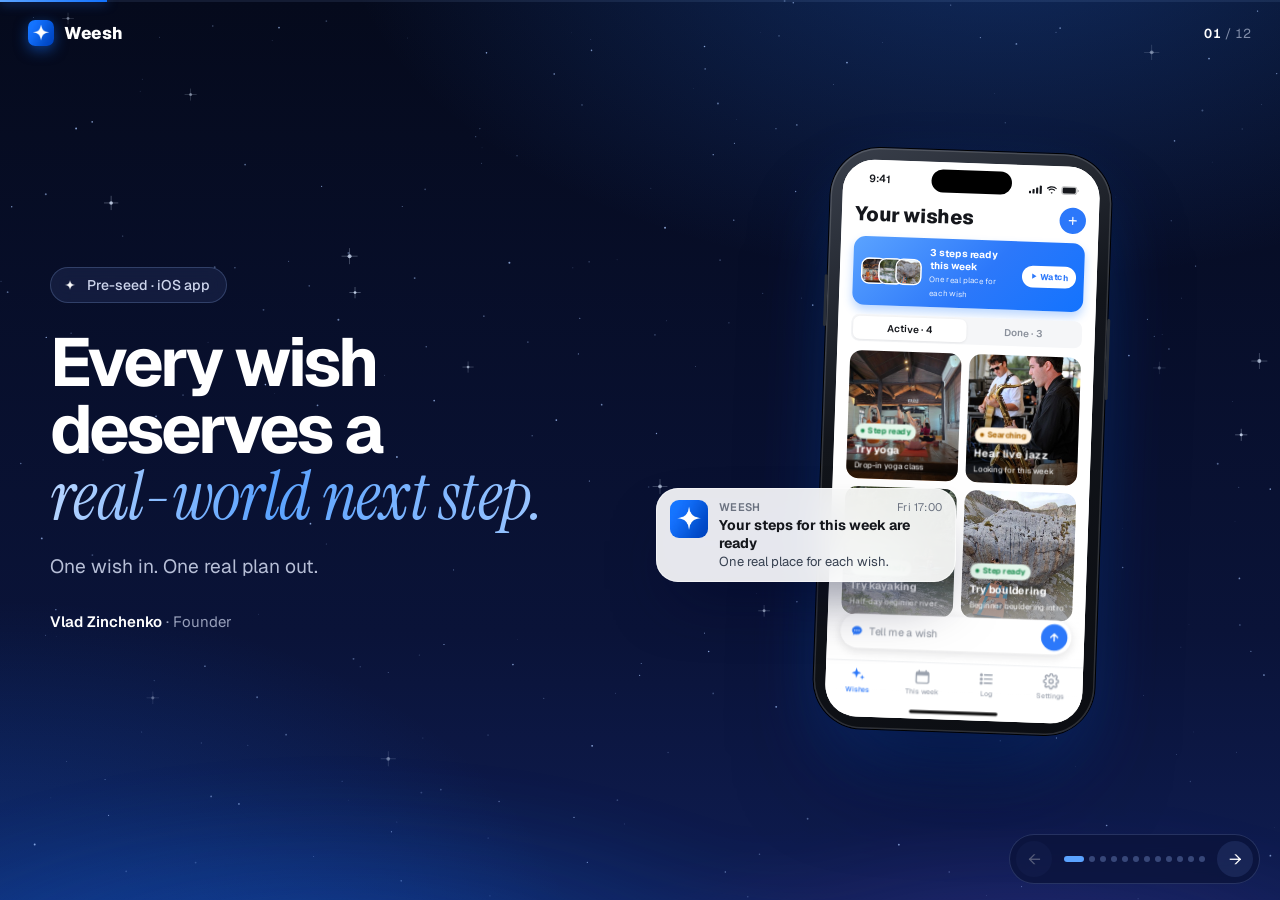
==== commit ab1224e2: "Reword the third ask milestone. Co-authored-by: Cursor <cursoragent@cursor.com>" ====
--- a/pitch/index.html
+++ b/pitch/index.html
@@ -320,7 +320,7 @@
                 <ol class="ask a" style="--d:3">
                     <li><b>01</b><span>Live in the first cities</span></li>
                     <li><b>02</b><span>Proof people act on their steps, every month</span></li>
-                    <li><b>03</b><span>First booking partner and first revenue</span></li>
+                    <li><b>03</b><span>First booking partners on board</span></li>
                 </ol>
                 <div class="end-actions a" style="--d:4">
                     <a class="btn btn-glow" href="mailto:dev.ohmyapp@gmail.com?subject=Weesh">Email the founder</a>
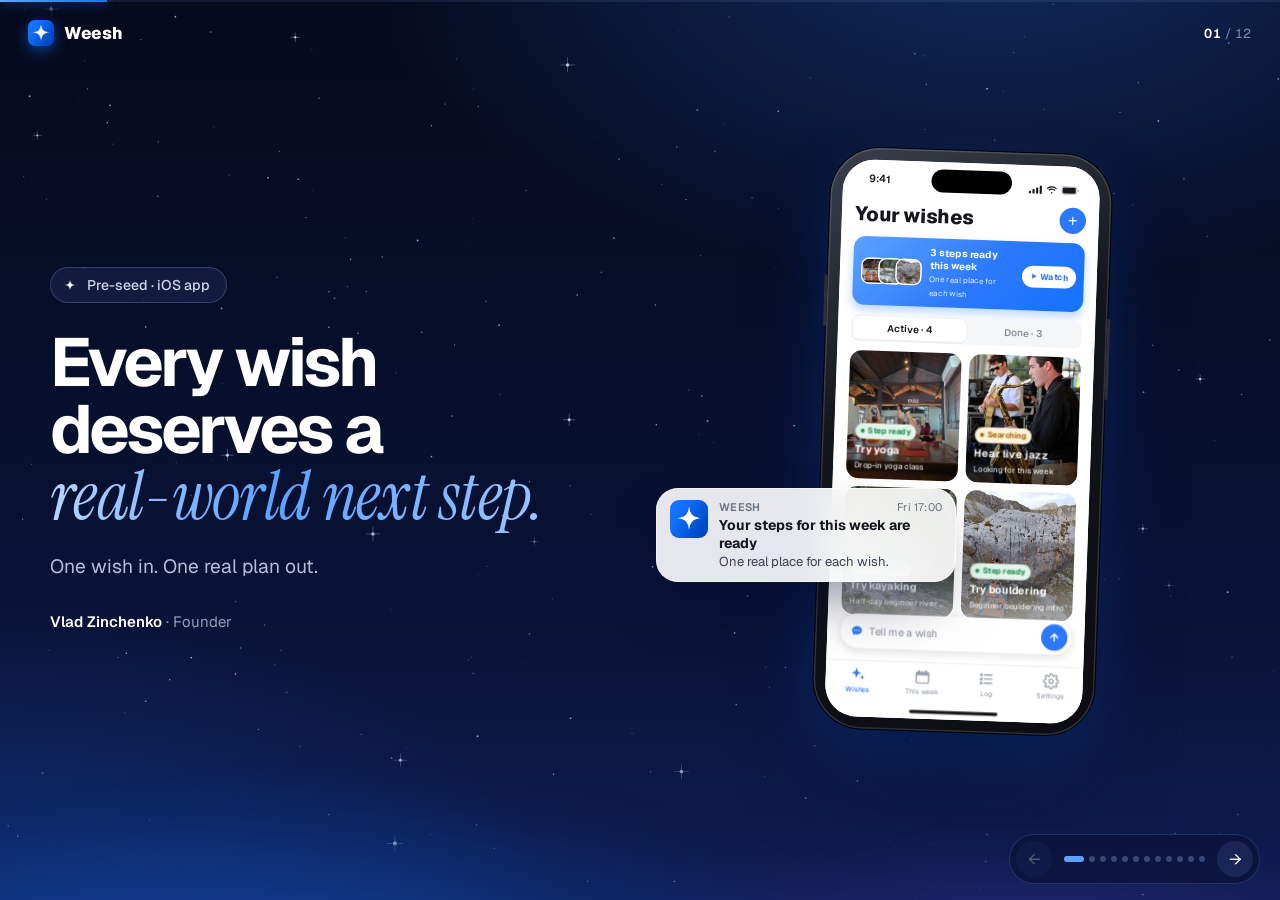
==== commit 2d306ed6: "Shorten the founder quote. Co-authored-by: Cursor <cursoragent@cursor.com>" ====
--- a/pitch/index.html
+++ b/pitch/index.html
@@ -298,7 +298,7 @@
                 <div class="copy">
                     <p class="kicker a" style="--d:0">Founder</p>
                     <h2 class="h a" style="--d:1">I am the user. <em>And I can build it.</em></h2>
-                    <blockquote class="quote a" style="--d:2">Every December I write a list for the next year. Every December I find the old one, and almost nothing on it happened. So I left my job in August to build Weesh.</blockquote>
+                    <blockquote class="quote a" style="--d:2">Every December I write a list for the next year. Every December I find the old one, and almost nothing on it happened.</blockquote>
                     <p class="who a" style="--d:3"><b>Vlad Zinchenko</b> · Founder</p>
                 </div>
                 <div class="visual">
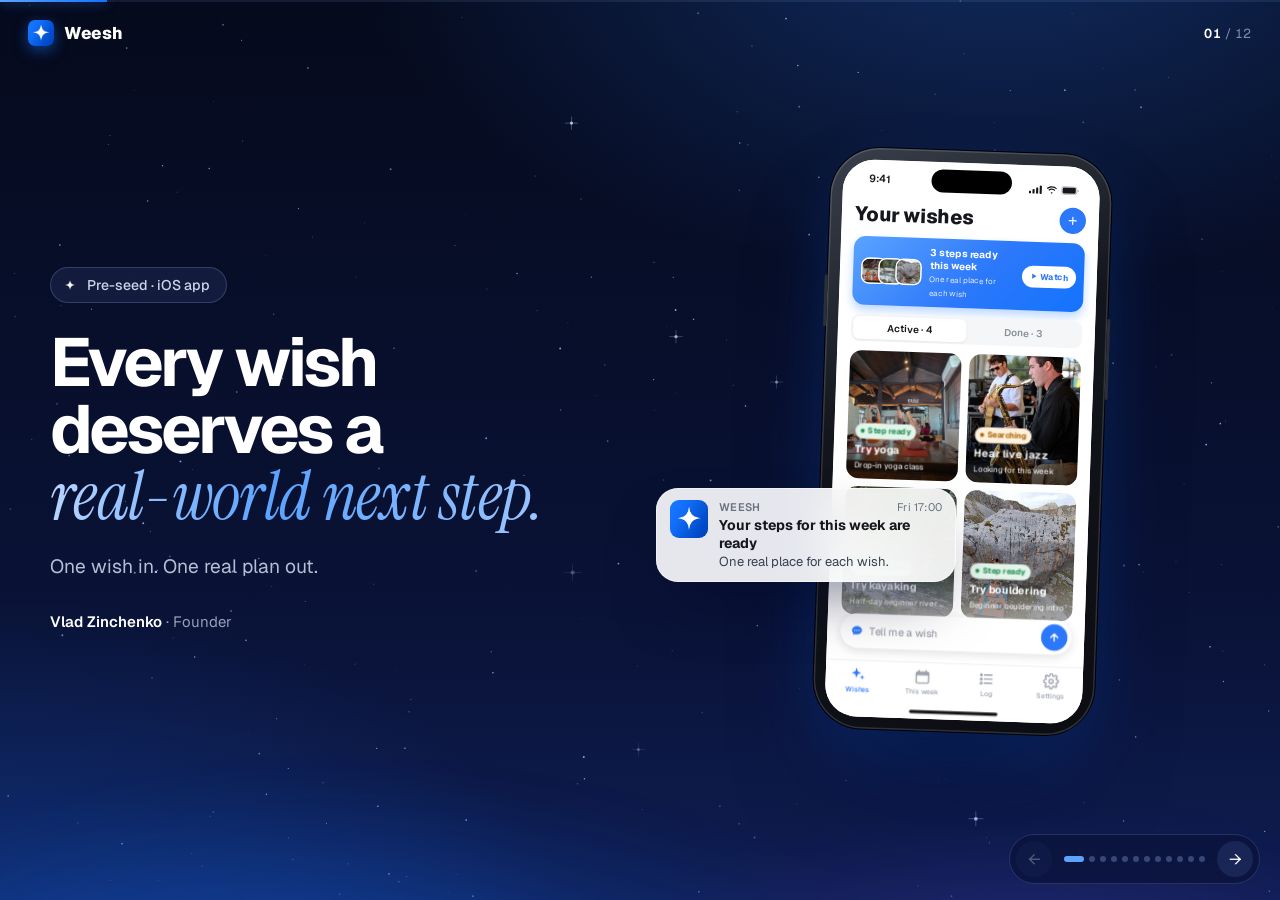
==== commit e07aadaa: "Keep caption styles out of the phone screens. Co-authored-by: Cursor <cursoragent@cursor.com>" ====
--- a/pitch/index.html
+++ b/pitch/index.html
@@ -24,8 +24,8 @@
     <link rel="preconnect" href="https://fonts.googleapis.com">
     <link rel="preconnect" href="https://fonts.gstatic.com" crossorigin>
     <link href="https://fonts.googleapis.com/css2?family=Geist:wght@400;500;600;700;800&family=Instrument+Serif:ital@0;1&display=swap" rel="stylesheet">
-    <link rel="stylesheet" href="../assets/css/site.css?v=3">
-    <link rel="stylesheet" href="../assets/css/pitch.css?v=3">
+    <link rel="stylesheet" href="../assets/css/site.css?v=4">
+    <link rel="stylesheet" href="../assets/css/pitch.css?v=4">
 </head>
 <body class="pitch">
     <a class="skip" href="#deck">Skip to deck</a>
@@ -336,9 +336,9 @@
         <button type="button" id="next" aria-label="Next slide">→</button>
     </nav>
 
-    <script src="../assets/js/data.js?v=3"></script>
-    <script src="../assets/js/analytics.js?v=3"></script>
-    <script src="../assets/js/pitch-art.js?v=3"></script>
-    <script src="../assets/js/pitch.js?v=3"></script>
+    <script src="../assets/js/data.js?v=4"></script>
+    <script src="../assets/js/analytics.js?v=4"></script>
+    <script src="../assets/js/pitch-art.js?v=4"></script>
+    <script src="../assets/js/pitch.js?v=4"></script>
 </body>
 </html>
--- a/assets/css/pitch.css
+++ b/assets/css/pitch.css
@@ -173,9 +173,9 @@
 .trio { list-style: none; margin: 34px 0 0; padding: 0; display: grid; grid-template-columns: repeat(3, 1fr); gap: 28px; }
 .trio li { display: flex; flex-direction: column; align-items: center; text-align: center; }
 .trio .phone { margin-bottom: 22px; }
-.trio b { font-size: 21px; letter-spacing: -0.02em; color: #fff; }
-.trio b i { font-family: var(--serif); font-weight: 400; color: #fff; margin-right: 4px; font-size: 1.15em; }
-.trio span { margin-top: 6px; font-size: 16.5px; font-weight: 500; line-height: 1.45; color: #fff; max-width: 19em; text-shadow: 0 1px 12px rgba(5, 10, 28, .8); }
+.trio li > b { font-size: 21px; letter-spacing: -0.02em; color: #fff; }
+.trio li > b i { font-family: var(--serif); font-weight: 400; color: #fff; margin-right: 4px; font-size: 1.15em; }
+.trio li > span { margin-top: 6px; font-size: 16.5px; font-weight: 500; line-height: 1.45; color: #fff; max-width: 19em; text-shadow: 0 1px 12px rgba(5, 10, 28, .8); }
 .pitch .quick span:not(.on) { color: var(--ink-soft); border-color: #d4d8de; background: var(--surface); }
 
 /* ---------- 5 · example ---------- */
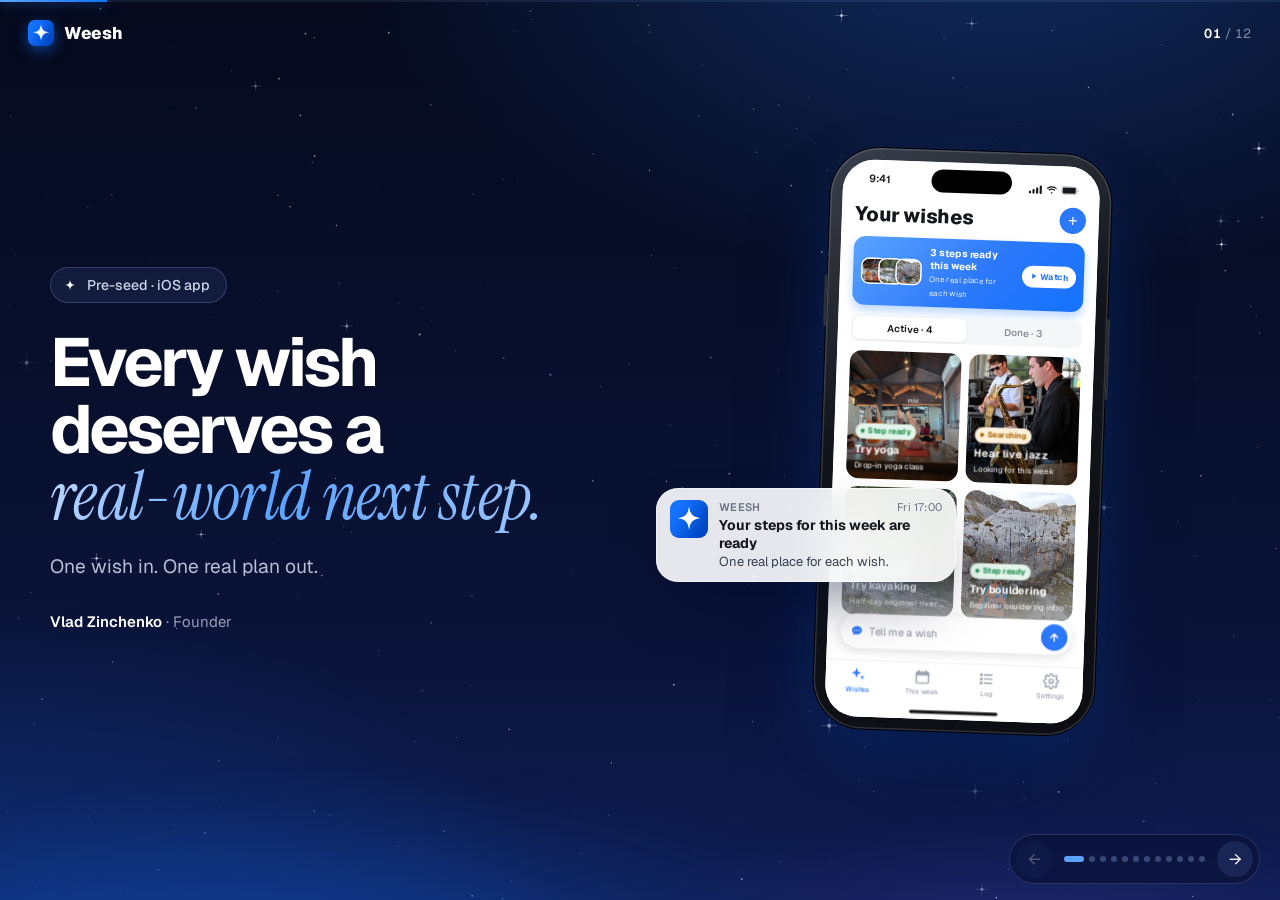
==== commit a8735074: "Tighten landscape and cost claims on the deck. Co-authored-by: Cursor <cursoragent@cursor.com>" ====
--- a/pitch/index.html
+++ b/pitch/index.html
@@ -227,14 +227,14 @@
                 <p class="kicker a" style="--d:0">Landscape</p>
                 <h2 class="h a" style="--d:1">Others help people discover. <em><span class="nw">Follow-through</span> is still open.</em></h2>
                 <div class="lanes a" style="--d:2">
-                    <div class="ln"><b>Ask Maps, ChatGPT</b><span>Answer when you ask. They do not keep a wish from January.</span></div>
+                    <div class="ln"><b>Ask Maps, ChatGPT</b><span>Answer where to go, the moment you ask.</span></div>
                     <div class="ln"><b>Pinterest, Instagram, TikTok</b><span>Keep the post. The plan is still yours to build.</span></div>
                     <div class="ln"><b>GetYourGuide, Viator</b><span>Sell ticketed tours. Strong at checkout.</span></div>
                     <div class="ln"><b>Fever, Eventbrite</b><span>Show what is on sale now.</span></div>
-                    <div class="ln"><b>Timeleft</b><span>One format: dinner with strangers. ~150k monthly users, €18M ARR on their site.</span></div>
+                    <div class="ln"><b>Timeleft</b><span>One format: dinner with strangers. Proves people pay for planned offline outings.</span></div>
                     <div class="ln ln-weesh"><b><img src="../assets/img/spark.png" alt="" width="18" height="18">Weesh</b><span>Keeps the wish until one real place is ready.</span></div>
                 </div>
-                <p class="answer a" style="--d:3"><b>Why not Google?</b> Google answers the question you type today. Weesh remembers the wish you wrote in January and comes back when there is a plan.</p>
+                <p class="answer a" style="--d:3"><b>Discovery starts with a search. Weesh starts with a wish.</b> Maps answers where to go. Weesh remembers what you want to do, and comes back when there is a plan.</p>
             </div>
         </section>
 
@@ -260,7 +260,7 @@
                         <span class="tag">Cost</span>
                         <p class="num">~$10</p>
                         <h3>To build a city, once</h3>
-                        <p>Then shared by everyone in it. Cost grows with cities, not users.</p>
+                        <p>Then shared by everyone in it. Each user only adds small live checks when they open a place.</p>
                     </article>
                 </div>
                 <p class="fine a" style="--d:5">Google Maps Platform and Gemini API pricing.</p>
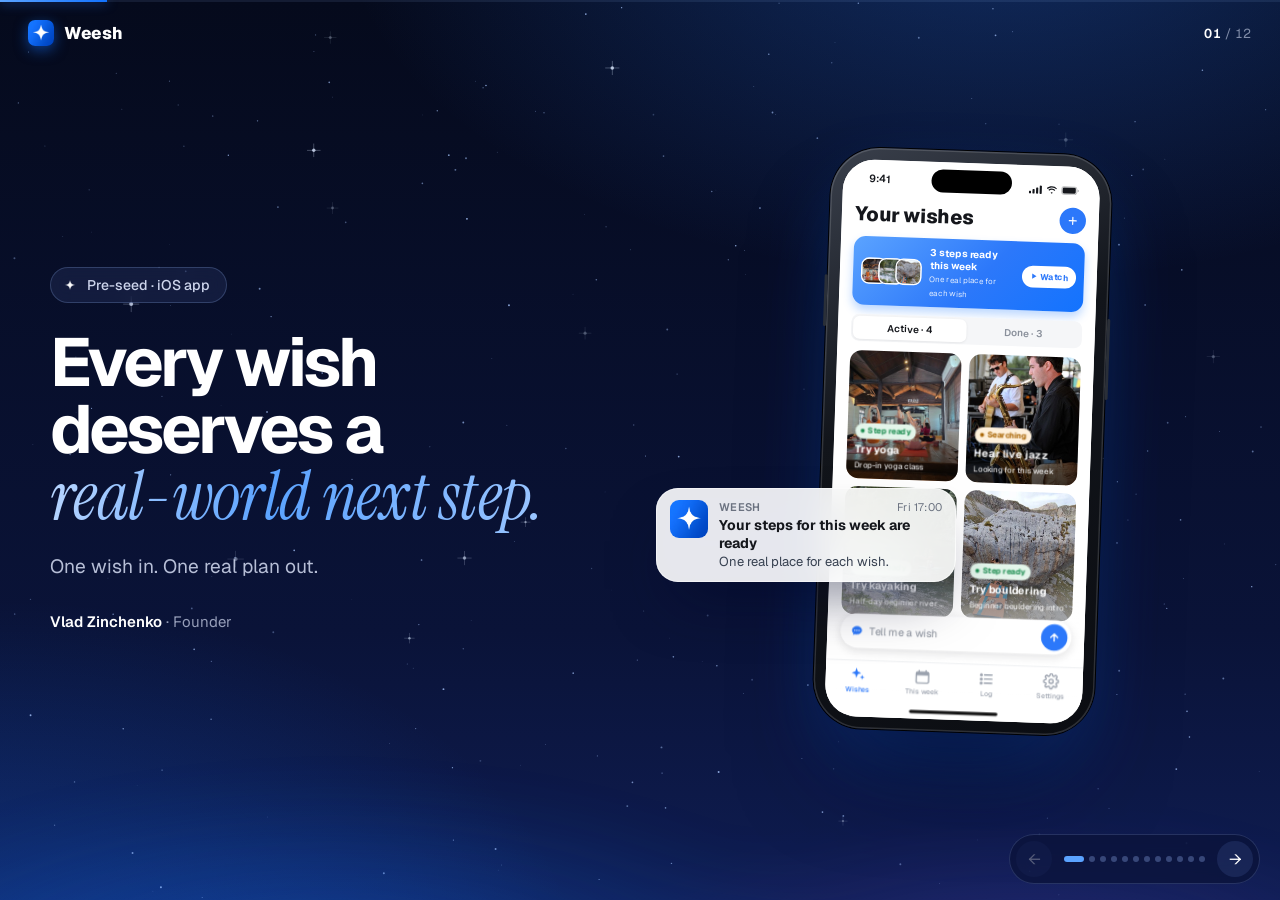
==== commit f0abad0c: "Source the deck figures and left-align text inside the phone screens. Co-authored-by: Cursor <cursor" ====
--- a/pitch/index.html
+++ b/pitch/index.html
@@ -24,8 +24,8 @@
     <link rel="preconnect" href="https://fonts.googleapis.com">
     <link rel="preconnect" href="https://fonts.gstatic.com" crossorigin>
     <link href="https://fonts.googleapis.com/css2?family=Geist:wght@400;500;600;700;800&family=Instrument+Serif:ital@0;1&display=swap" rel="stylesheet">
-    <link rel="stylesheet" href="../assets/css/site.css?v=4">
-    <link rel="stylesheet" href="../assets/css/pitch.css?v=4">
+    <link rel="stylesheet" href="../assets/css/site.css?v=6">
+    <link rel="stylesheet" href="../assets/css/pitch.css?v=6">
 </head>
 <body class="pitch">
     <a class="skip" href="#deck">Skip to deck</a>
@@ -212,11 +212,10 @@
                         <p class="card-label">Experiences, gross bookings, $B</p>
                         <div class="cols">
                             <div style="--h:79.2%"><div class="track"><i><b>$271B</b></i></div><span>2025</span></div>
-                            <div style="--h:84.2%"><div class="track"><i><b>$288B</b></i></div><span>2026</span></div>
                             <div class="proj" style="--h:100%"><div class="track"><i><b>$342B</b></i></div><span>2029</span></div>
                         </div>
                     </div>
-                    <p class="fine">Arival &amp; Phocuswright, July 2026. 2026 and 2029 are projections. Weesh sells the follow-through, not the ticket.</p>
+                    <p class="fine">Arival &amp; Phocuswright, The Outlook for Travel Experiences 2019-2029 (Feb 2026). 2029 is a projection. Weesh sells the follow-through, not the ticket.</p>
                 </div>
             </div>
         </section>
@@ -231,7 +230,7 @@
                     <div class="ln"><b>Pinterest, Instagram, TikTok</b><span>Keep the post. The plan is still yours to build.</span></div>
                     <div class="ln"><b>GetYourGuide, Viator</b><span>Sell ticketed tours. Strong at checkout.</span></div>
                     <div class="ln"><b>Fever, Eventbrite</b><span>Show what is on sale now.</span></div>
-                    <div class="ln"><b>Timeleft</b><span>One format: dinner with strangers. Proves people pay for planned offline outings.</span></div>
+                    <div class="ln"><b>Timeleft</b><span>Weekly outings with strangers, built around dinner. Proves people pay for planned offline time.</span></div>
                     <div class="ln ln-weesh"><b><img src="../assets/img/spark.png" alt="" width="18" height="18">Weesh</b><span>Keeps the wish until one real place is ready.</span></div>
                 </div>
                 <p class="answer a" style="--d:3"><b>Discovery starts with a search. Weesh starts with a wish.</b> Maps answers where to go. Weesh remembers what you want to do, and comes back when there is a plan.</p>
@@ -248,7 +247,7 @@
                         <span class="tag">First</span>
                         <p class="num">5-10%</p>
                         <h3>Commission on the step</h3>
-                        <p>When the plan is bookable, like a class, a ticket, or an experience, Weesh earns a referral. Public programs in this category commonly pay 5-10%.</p>
+                        <p>When the plan is bookable, like a class, a ticket, or an experience, Weesh earns a referral. GetYourGuide and Viator pay partners 8%.</p>
                     </article>
                     <article class="glass is-weesh a" style="--d:3">
                         <span class="tag">Next</span>
@@ -263,7 +262,7 @@
                         <p>Then shared by everyone in it. Each user only adds small live checks when they open a place.</p>
                     </article>
                 </div>
-                <p class="fine a" style="--d:5">Google Maps Platform and Gemini API pricing.</p>
+                <p class="fine a" style="--d:5">Commission: GetYourGuide and Viator public partner programs. Price point: Timeleft membership, $19.99/month in the US. Costs modeled on Google Maps Platform and Gemini API pricing.</p>
             </div>
         </section>
 
@@ -336,9 +335,9 @@
         <button type="button" id="next" aria-label="Next slide">→</button>
     </nav>
 
-    <script src="../assets/js/data.js?v=4"></script>
-    <script src="../assets/js/analytics.js?v=4"></script>
-    <script src="../assets/js/pitch-art.js?v=4"></script>
-    <script src="../assets/js/pitch.js?v=4"></script>
+    <script src="../assets/js/data.js?v=6"></script>
+    <script src="../assets/js/analytics.js?v=6"></script>
+    <script src="../assets/js/pitch-art.js?v=6"></script>
+    <script src="../assets/js/pitch.js?v=6"></script>
 </body>
 </html>
--- a/assets/css/pitch.css
+++ b/assets/css/pitch.css
@@ -172,7 +172,7 @@
 .head-row .cap { margin: 0 0 8px; }
 .trio { list-style: none; margin: 34px 0 0; padding: 0; display: grid; grid-template-columns: repeat(3, 1fr); gap: 28px; }
 .trio li { display: flex; flex-direction: column; align-items: center; text-align: center; }
-.trio .phone { margin-bottom: 22px; }
+.trio .phone { margin-bottom: 22px; text-align: left; }
 .trio li > b { font-size: 21px; letter-spacing: -0.02em; color: #fff; }
 .trio li > b i { font-family: var(--serif); font-weight: 400; color: #fff; margin-right: 4px; font-size: 1.15em; }
 .trio li > span { margin-top: 6px; font-size: 16.5px; font-weight: 500; line-height: 1.45; color: #fff; max-width: 19em; text-shadow: 0 1px 12px rgba(5, 10, 28, .8); }
@@ -220,7 +220,7 @@
 .facts li { padding: 10px 16px; border-radius: 14px; font-size: 15px; color: rgba(226, 234, 255, .75); background: rgba(127, 160, 255, .08); border: 1px solid rgba(160, 190, 255, .18); }
 .facts b { color: #fff; margin-right: 4px; }
 .chart-card { width: 100%; padding: 30px 32px 24px; }
-.cols { height: 300px; display: grid; grid-template-columns: repeat(3, 1fr); gap: 26px; }
+.cols { height: 300px; display: grid; grid-auto-flow: column; grid-auto-columns: 1fr; gap: 40px; padding-inline: 30px; }
 .cols > div { height: 100%; display: flex; flex-direction: column; gap: 10px; }
 .track { flex: 1; display: flex; align-items: flex-end; padding-top: 36px; border-bottom: 1px solid rgba(160, 190, 255, .3); }
 .cols b { position: absolute; left: 0; right: 0; top: -34px; text-align: center; font-size: 22px; letter-spacing: -0.02em; }
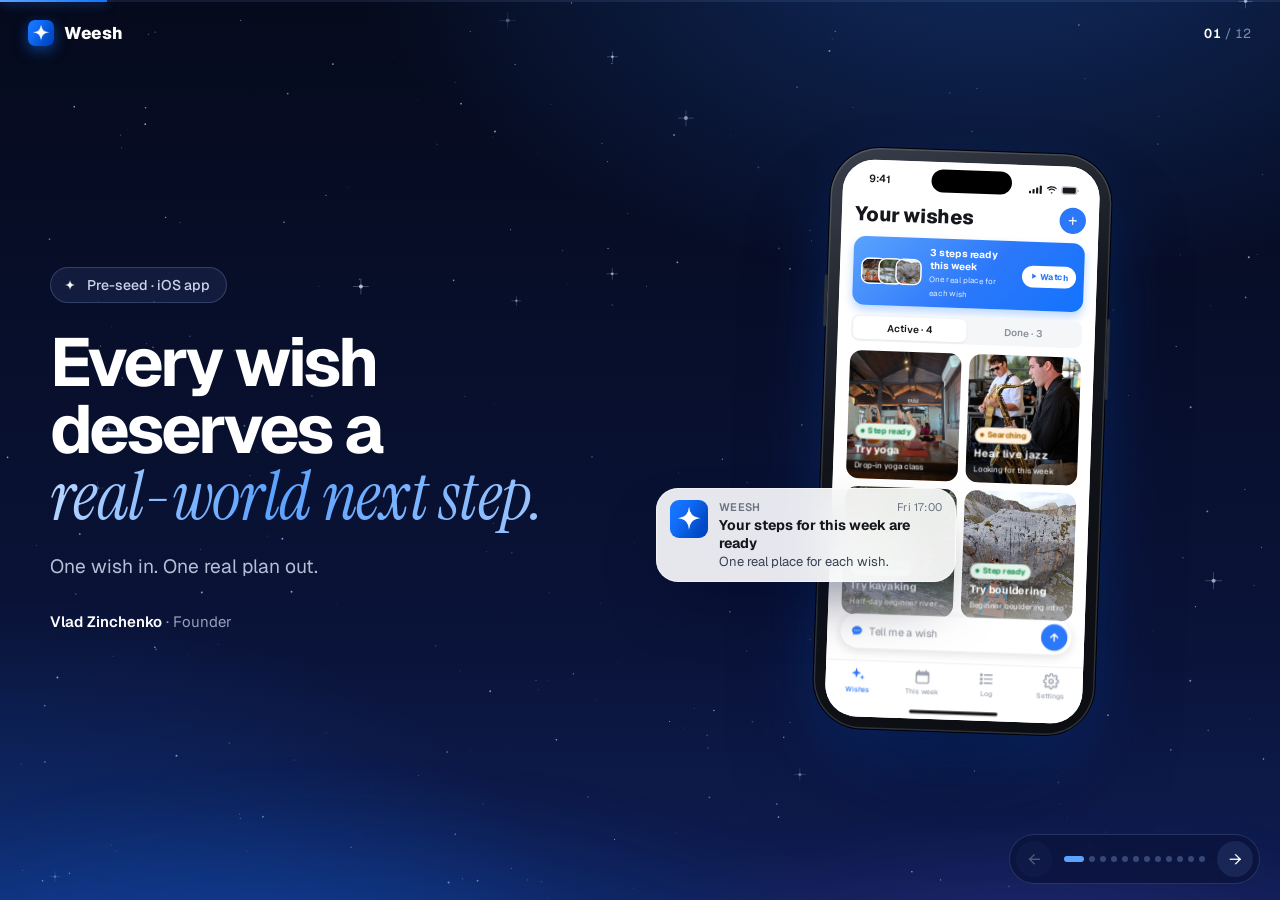
==== commit 61007ea2: "Soften the intention-behavior citation. Co-authored-by: Cursor <cursoragent@cursor.com>" ====
--- a/pitch/index.html
+++ b/pitch/index.html
@@ -95,7 +95,7 @@
                         <li><b>Save</b><span>The idea is kept. The plan is not.</span></li>
                         <li class="dim"><b>Forget</b><span>No time, no next step. The wish goes quiet.</span></li>
                     </ol>
-                    <p class="fine a" style="--d:3">Sheeran &amp; Webb, 2016: intentions fail without a concrete plan. Arival &amp; Phocuswright, 2026: people who book an experience ahead usually already knew what they wanted.</p>
+                    <p class="fine a" style="--d:3">Sheeran &amp; Webb, 2016: intentions often don’t turn into action, and concrete plans help close the gap. Arival &amp; Phocuswright, 2026: people who book an experience ahead usually already knew what they wanted.</p>
                 </div>
             </div>
         </section>
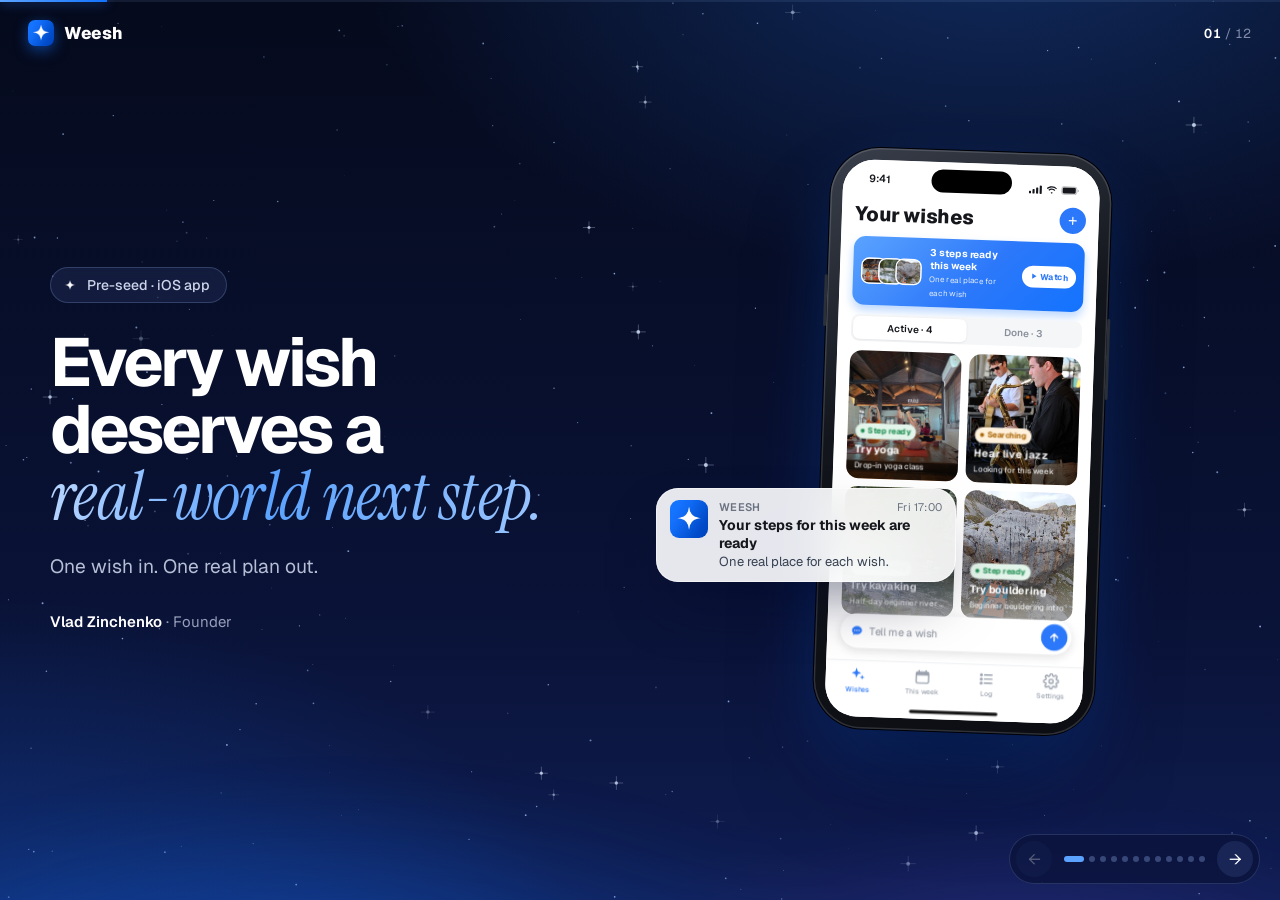
==== commit bfe1566a: "Restyle the landscape answer box for the dark deck. Co-authored-by: Cursor <cursoragent@cursor.com>" ====
--- a/pitch/index.html
+++ b/pitch/index.html
@@ -24,8 +24,8 @@
     <link rel="preconnect" href="https://fonts.googleapis.com">
     <link rel="preconnect" href="https://fonts.gstatic.com" crossorigin>
     <link href="https://fonts.googleapis.com/css2?family=Geist:wght@400;500;600;700;800&family=Instrument+Serif:ital@0;1&display=swap" rel="stylesheet">
-    <link rel="stylesheet" href="../assets/css/site.css?v=6">
-    <link rel="stylesheet" href="../assets/css/pitch.css?v=6">
+    <link rel="stylesheet" href="../assets/css/site.css?v=7">
+    <link rel="stylesheet" href="../assets/css/pitch.css?v=7">
 </head>
 <body class="pitch">
     <a class="skip" href="#deck">Skip to deck</a>
@@ -335,9 +335,9 @@
         <button type="button" id="next" aria-label="Next slide">→</button>
     </nav>
 
-    <script src="../assets/js/data.js?v=6"></script>
-    <script src="../assets/js/analytics.js?v=6"></script>
-    <script src="../assets/js/pitch-art.js?v=6"></script>
-    <script src="../assets/js/pitch.js?v=6"></script>
+    <script src="../assets/js/data.js?v=7"></script>
+    <script src="../assets/js/analytics.js?v=7"></script>
+    <script src="../assets/js/pitch-art.js?v=7"></script>
+    <script src="../assets/js/pitch.js?v=7"></script>
 </body>
 </html>
--- a/assets/css/pitch.css
+++ b/assets/css/pitch.css
@@ -241,8 +241,16 @@
 .ln-weesh { background: linear-gradient(120deg, #1373fe, #2c78fa 55%, #5ba3ff); border: 0; box-shadow: 0 24px 50px -22px rgba(19, 115, 254, .8); }
 .ln-weesh b { font-size: 20px; }
 .ln-weesh span { color: #fff; font-size: 16px; font-weight: 500; }
-.answer { margin: 22px 0 0; padding: 18px 22px; border-radius: 18px; background: #fff; color: var(--ink); font-size: 17px; line-height: 1.5; max-width: none; }
-.answer b { color: var(--blue-2); margin-right: 6px; }
+.answer {
+    margin: 22px 0 0; padding: 18px 24px;
+    border-radius: 18px;
+    background: linear-gradient(90deg, rgba(44, 120, 250, .18), rgba(127, 160, 255, .05));
+    border: 1px solid rgba(160, 190, 255, .2);
+    box-shadow: inset 3px 0 0 #5ba3ff;
+    color: rgba(236, 242, 255, .82);
+    font-size: 17px; line-height: 1.5; max-width: none;
+}
+.answer b { color: #fff; margin-right: 6px; }
 
 /* ---------- 9 · business ---------- */
 .money { margin-top: 34px; display: grid; grid-template-columns: repeat(3, 1fr); gap: 16px; }
